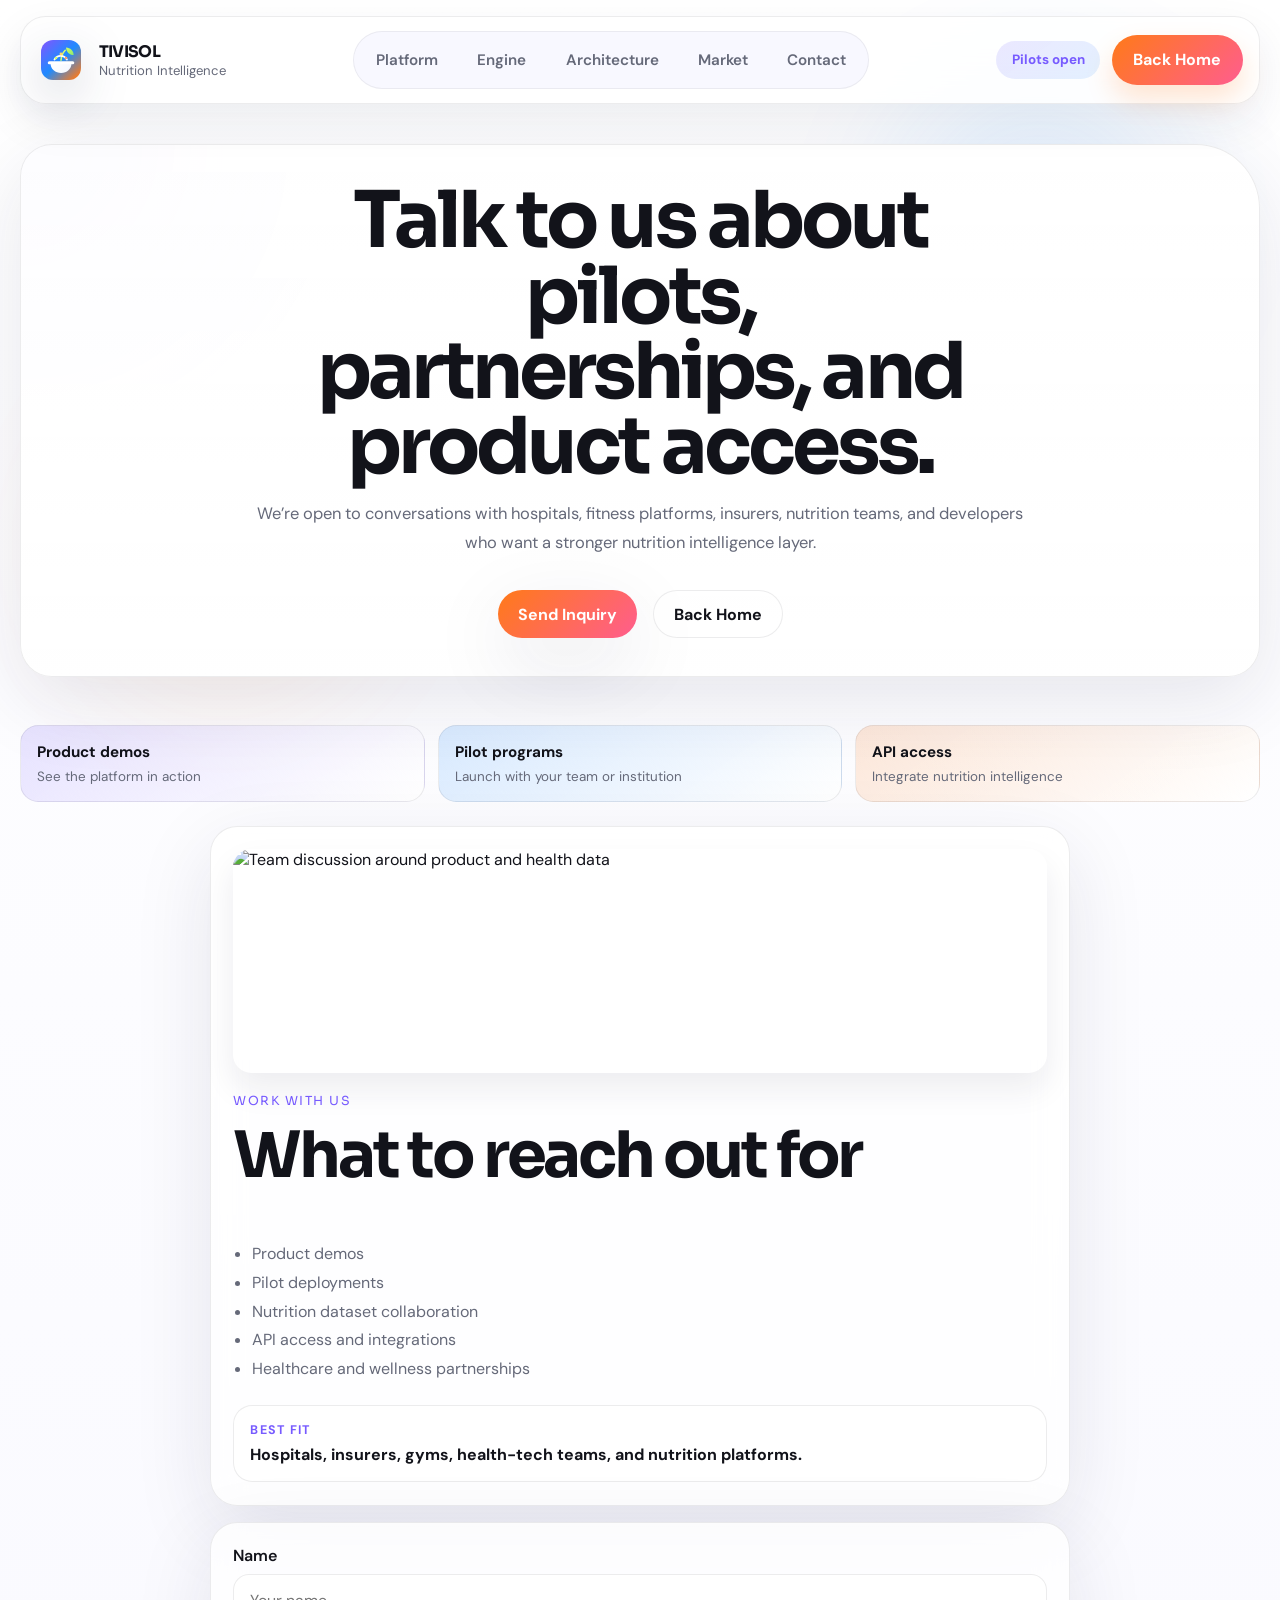
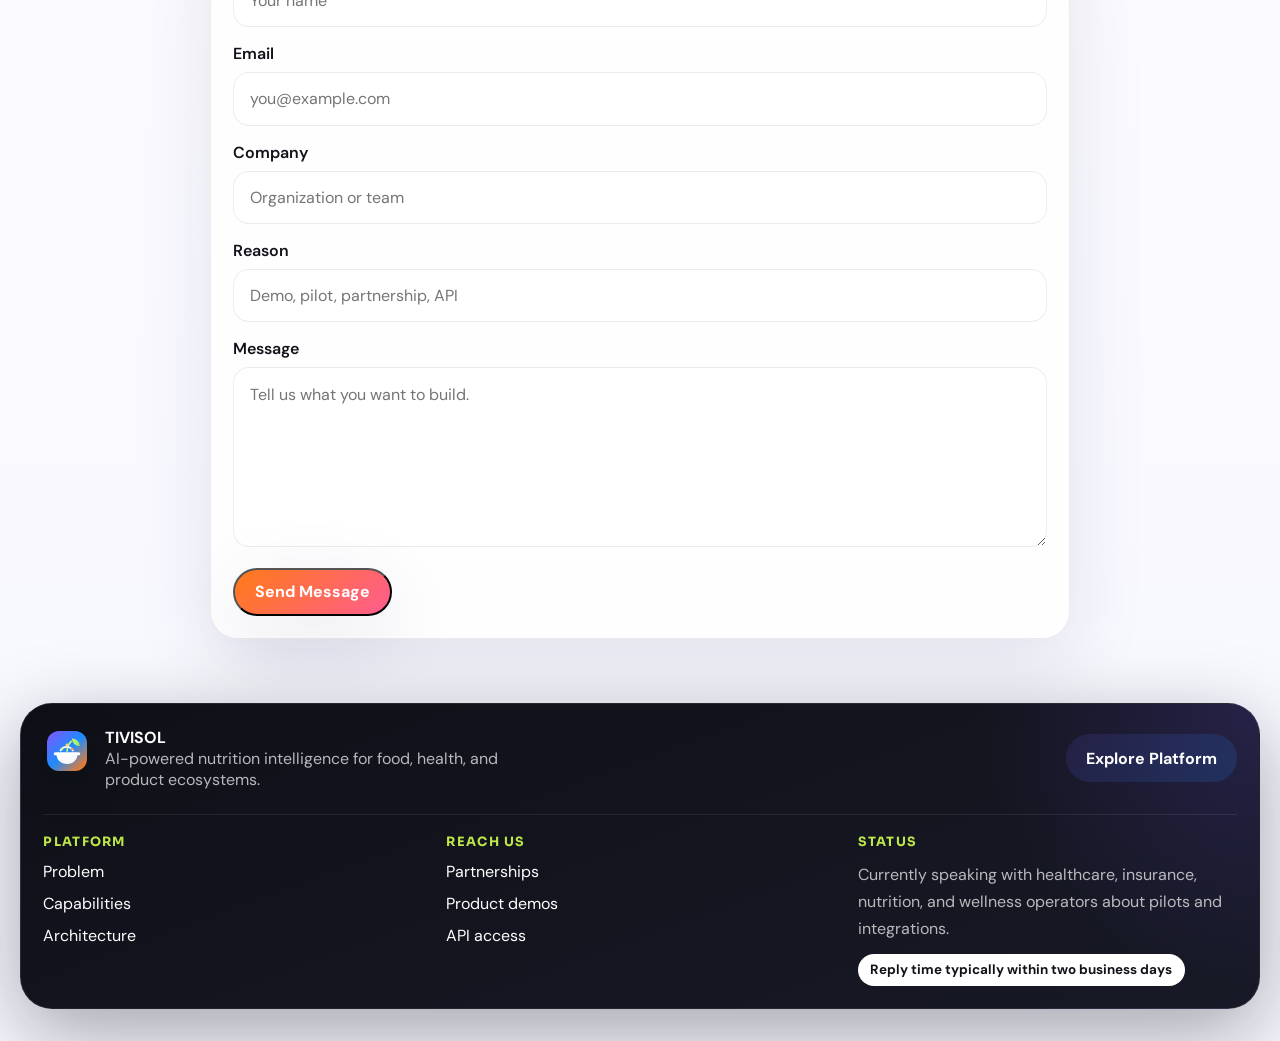
==== contact.html @ 4827ba7d "Update contact.html" ====
<!DOCTYPE html>
<html lang="en">
<head>
  <meta charset="UTF-8">
  <meta name="viewport" content="width=device-width, initial-scale=1.0">
  <meta name="description" content="Contact TIVISOL for demos, partnerships, and product access.">
  <title>TIVISOL | Contact</title>
  <link rel="icon" type="image/svg+xml" href="logo-mark.svg">
  <link rel="preconnect" href="https://fonts.googleapis.com">
  <link rel="preconnect" href="https://fonts.gstatic.com" crossorigin>
  <link href="https://fonts.googleapis.com/css2?family=Sora:wght@400;500;600;700;800&family=DM+Sans:wght@400;500;700&display=swap" rel="stylesheet">
  <link rel="stylesheet" href="style.css">
</head>
<body class="contact-page">
  <div class="orb orb-one" aria-hidden="true"></div>
  <div class="orb orb-two" aria-hidden="true"></div>

  <header class="site-header">
    <a class="brand-link" href="/" aria-label="TIVISOL home">
      <img class="brand-mark" src="logo-mark.svg" alt="TIVISOL logo">
      <span class="brand-copy">
        <span class="brand-name">TIVISOL</span>
        <span class="brand-subtitle">Nutrition Intelligence</span>
      </span>
    </a>
    <nav class="top-nav" aria-label="Primary navigation">
      <a href="/#platform">Platform</a>
      <a href="/#engine">Engine</a>
      <a href="/#architecture">Architecture</a>
      <a href="/#market">Market</a>
      <a href="/contact.html">Contact</a>
    </nav>
    <div class="header-side">
      <span class="header-badge">Pilots open</span>
      <a class="header-cta" href="/">Back Home</a>
    </div>
  </header>

  <main class="contact-shell">
    <section class="hero-shell contact-hero-shell">
      <div class="hero-stack">
        <div class="hero-copy contact-hero-copy">
          <h1>Talk to us about pilots, partnerships, and product access.</h1>
          <p class="hero-text">
            We’re open to conversations with hospitals, fitness platforms, insurers, nutrition teams, and developers who want a stronger nutrition intelligence layer.
          </p>
          <div class="hero-actions">
            <a class="button button-solid" href="#contact-form">Send Inquiry</a>
            <a class="button button-ghost" href="/">Back Home</a>
          </div>
        </div>

        <div class="hero-strip">
          <div class="hero-strip-item hero-strip-violet">
            <strong>Product demos</strong>
            <span>See the platform in action</span>
          </div>
          <div class="hero-strip-item hero-strip-blue">
            <strong>Pilot programs</strong>
            <span>Launch with your team or institution</span>
          </div>
          <div class="hero-strip-item hero-strip-orange">
            <strong>API access</strong>
            <span>Integrate nutrition intelligence</span>
          </div>
        </div>
      </div>
    </section>

    <section class="contact-grid">
      <article class="contact-panel">
        <img class="card-media contact-card-media" src="https://images.unsplash.com/photo-1516321318423-f06f85e504b3?auto=format&fit=crop&w=1200&q=80" alt="Team discussion around product and health data" loading="lazy">
        <span class="section-tag">Work with us</span>
        <h2>What to reach out for</h2>
        <ul>
          <li>Product demos</li>
          <li>Pilot deployments</li>
          <li>Nutrition dataset collaboration</li>
          <li>API access and integrations</li>
          <li>Healthcare and wellness partnerships</li>
        </ul>
        <div class="contact-mini-card">
          <span class="contact-mini-label">Best fit</span>
          <strong>Hospitals, insurers, gyms, health-tech teams, and nutrition platforms.</strong>
        </div>
      </article>

      <form class="contact-form" id="contact-form">
        <label>
          <span>Name</span>
          <input type="text" placeholder="Your name" required>
        </label>
        <label>
          <span>Email</span>
          <input type="email" placeholder="you@example.com" required>
        </label>
        <label>
          <span>Company</span>
          <input type="text" placeholder="Organization or team">
        </label>
        <label>
          <span>Reason</span>
          <input type="text" placeholder="Demo, pilot, partnership, API">
        </label>
        <label>
          <span>Message</span>
          <textarea rows="7" placeholder="Tell us what you want to build." required></textarea>
        </label>
        <button class="button button-solid" type="submit">Send Message</button>
      </form>
    </section>
  </main>

  <footer class="site-footer">
    <div class="footer-topline">
      <div class="footer-brand">
        <img class="brand-mark footer-mark" src="logo-mark.svg" alt="TIVISOL logo">
        <div>
          <strong>TIVISOL</strong>
          <p>AI-powered nutrition intelligence for food, health, and product ecosystems.</p>
        </div>
      </div>
      <a class="footer-cta" href="/">Explore Platform</a>
    </div>
    <div class="footer-grid">
      <div class="footer-column">
        <span class="footer-label">Platform</span>
        <a href="/#platform">Problem</a>
        <a href="/#engine">Capabilities</a>
        <a href="/#architecture">Architecture</a>
      </div>
      <div class="footer-column">
        <span class="footer-label">Reach us</span>
        <a href="/contact.html">Partnerships</a>
        <a href="/contact.html">Product demos</a>
        <a href="/contact.html">API access</a>
      </div>
      <div class="footer-column footer-column-wide">
        <span class="footer-label">Status</span>
        <p>Currently speaking with healthcare, insurance, nutrition, and wellness operators about pilots and integrations.</p>
        <span class="footer-status">Reply time typically within two business days</span>
      </div>
    </div>
  </footer>
</body>
</html>
---- style.css ----
:root {
  --bg: #fcfcff;
  --paper: rgba(255, 255, 255, 0.78);
  --text: #12131a;
  --muted: #656979;
  --line: rgba(18, 19, 26, 0.08);
  --violet: #775bff;
  --electric: #1e8bff;
  --tangerine: #ff7a18;
  --melon: #ff5d8f;
  --acid: #d0ff4e;
  --shadow: 0 24px 80px rgba(25, 31, 67, 0.1);
}

*,
*::before,
*::after {
  box-sizing: border-box;
}

html {
  scroll-behavior: smooth;
}

body {
  margin: 0;
  padding: 0 1rem 2rem;
  font-family: "DM Sans", sans-serif;
  color: var(--text);
  background:
    linear-gradient(180deg, #ffffff 0%, #f7f7ff 100%);
}

a {
  color: inherit;
}

button,
input,
textarea {
  font: inherit;
}

.orb {
  position: fixed;
  border-radius: 999px;
  filter: blur(70px);
  opacity: 0.32;
  pointer-events: none;
  z-index: 0;
}

.orb-one {
  width: 18rem;
  height: 18rem;
  top: 5rem;
  right: 6rem;
  background: rgba(30, 139, 255, 0.35);
}

.orb-two {
  width: 20rem;
  height: 20rem;
  left: 4rem;
  top: 24rem;
  background: rgba(255, 122, 24, 0.22);
}

.site-header,
main,
.site-footer {
  position: relative;
  z-index: 1;
}

.site-header,
.site-footer,
.hero-shell,
.story-band,
.section-block,
.final-banner,
.contact-shell {
  width: min(1240px, 100%);
  margin: 0 auto;
}

.site-header {
  display: flex;
  align-items: center;
  justify-content: space-between;
  gap: 1rem;
  padding: 0.9rem 1rem;
  margin-top: 1rem;
  border: 1px solid var(--line);
  border-radius: 1.6rem;
  position: sticky;
  top: 0.85rem;
  backdrop-filter: blur(20px);
  background: rgba(255, 255, 255, 0.78);
  box-shadow: 0 18px 44px rgba(24, 32, 74, 0.08);
  z-index: 10;
}

.brand-link {
  display: inline-flex;
  align-items: center;
  gap: 0.85rem;
  text-decoration: none;
}

.brand-mark {
  display: block;
  width: 3rem;
  height: 3rem;
  object-fit: contain;
  filter: drop-shadow(0 16px 24px rgba(24, 32, 74, 0.18));
}

.brand-copy {
  display: flex;
  flex-direction: column;
}

.brand-name {
  font-family: "Sora", sans-serif;
  font-weight: 700;
  letter-spacing: -0.04em;
}

.brand-subtitle {
  color: var(--muted);
  font-size: 0.82rem;
}

.top-nav {
  display: flex;
  align-items: center;
  gap: 0.45rem;
  padding: 0.4rem;
  border: 1px solid rgba(18, 19, 26, 0.06);
  border-radius: 999px;
  background: rgba(247, 248, 255, 0.88);
}

.top-nav a,
.footer-column a {
  text-decoration: none;
  color: var(--muted);
}

.top-nav a {
  padding: 0.7rem 1rem;
  border-radius: 999px;
  font-size: 0.95rem;
  font-weight: 600;
  transition: background 180ms ease, color 180ms ease, transform 180ms ease;
}

.top-nav a:hover,
.footer-column a:hover {
  color: var(--text);
}

.top-nav a:hover {
  background: white;
  transform: translateY(-1px);
}

.header-side {
  display: flex;
  align-items: center;
  gap: 0.75rem;
}

.header-badge {
  display: inline-flex;
  align-items: center;
  min-height: 2.4rem;
  padding: 0 0.95rem;
  border-radius: 999px;
  background: linear-gradient(145deg, rgba(119, 91, 255, 0.14), rgba(30, 139, 255, 0.12));
  color: var(--violet);
  font-size: 0.84rem;
  font-weight: 700;
  white-space: nowrap;
}

.header-cta,
.button {
  display: inline-flex;
  align-items: center;
  justify-content: center;
  min-height: 3rem;
  padding: 0 1.25rem;
  border-radius: 999px;
  text-decoration: none;
  font-weight: 700;
}

.header-cta {
  min-height: 3.15rem;
  padding: 0 1.35rem;
  background: linear-gradient(135deg, var(--tangerine), var(--melon));
  color: white;
  box-shadow: 0 14px 28px rgba(255, 122, 24, 0.2);
}

.button-solid {
  background: linear-gradient(135deg, var(--tangerine), var(--melon));
  color: white;
  box-shadow: var(--shadow);
}

.button-ghost {
  background: rgba(255, 255, 255, 0.84);
  border: 1px solid var(--line);
}

.hero-shell {
  padding: 2.5rem 0 1.5rem;
}

.hero-stack {
  display: grid;
  gap: 1rem;
}

.hero-copy,
.hero-stage,
.story-card,
.problem-card,
.capability-card,
.arch-panel,
.ribbon-card,
.market-card,
.phase-box,
.contact-panel,
.contact-form,
.final-banner {
  border: 1px solid var(--line);
  background: var(--paper);
  backdrop-filter: blur(16px);
  box-shadow: var(--shadow);
}

.hero-copy {
  padding: 2.4rem;
  border-radius: 2rem 4rem 2rem 2rem;
  background:
    linear-gradient(rgba(255, 255, 255, 0.84), rgba(255, 255, 255, 0.88)),
    url("https://images.unsplash.com/photo-1498837167922-ddd27525d352?auto=format&fit=crop&w=1600&q=80") center/cover,
    radial-gradient(circle at top left, rgba(119, 91, 255, 0.08), transparent 24%),
    rgba(255, 255, 255, 0.86);
  text-align: center;
}

.hero-copy h1 {
  font-size: clamp(2.8rem, 6.2vw, 4.9rem);
}

.section-tag {
  display: inline-block;
  margin-bottom: 1rem;
  font-family: "Sora", sans-serif;
  font-size: 0.78rem;
  letter-spacing: 0.12em;
  text-transform: uppercase;
  color: var(--violet);
}

h1,
h2,
h3,
p {
  margin-top: 0;
}

h1,
h2,
h3 {
  font-family: "Sora", sans-serif;
  line-height: 0.96;
  letter-spacing: -0.05em;
}

h1 {
  max-width: 11ch;
  font-size: clamp(3.4rem, 8vw, 6.4rem);
  margin-bottom: 1rem;
}

h2 {
  max-width: 16ch;
  font-size: clamp(2.1rem, 5vw, 4rem);
}

h3 {
  font-size: 1.45rem;
  margin-bottom: 0.8rem;
}

.hero-text,
.section-heading p,
.story-card p,
.final-copy p,
.contact-intro p {
  max-width: 48rem;
  color: var(--muted);
  line-height: 1.75;
  font-size: 1.03rem;
}

.hero-copy h1,
.hero-copy .hero-text {
  margin-left: auto;
  margin-right: auto;
}

.section-heading,
.story-card,
.contact-hero-copy {
  text-align: center;
}

.section-heading h2,
.section-heading p,
.story-card h2,
.story-card p,
.contact-hero-copy h1,
.contact-hero-copy p {
  margin-left: auto;
  margin-right: auto;
}

.hero-actions {
  display: flex;
  justify-content: center;
  gap: 1rem;
  margin-top: 2rem;
}

.hero-strip {
  display: grid;
  grid-template-columns: repeat(3, minmax(0, 1fr));
  gap: 0.8rem;
  margin-top: 2rem;
}

.hero-strip-item {
  padding: 0.95rem 1rem;
  border: 1px solid var(--line);
  border-radius: 1.15rem;
  background: rgba(255, 255, 255, 0.72);
}

.hero-strip-violet {
  background: linear-gradient(145deg, rgba(119, 91, 255, 0.16), rgba(255, 255, 255, 0.92));
}

.hero-strip-blue {
  background: linear-gradient(145deg, rgba(30, 139, 255, 0.16), rgba(255, 255, 255, 0.92));
}

.hero-strip-orange {
  background: linear-gradient(145deg, rgba(255, 122, 24, 0.16), rgba(255, 255, 255, 0.92));
}

.hero-strip-item strong {
  display: block;
  margin-bottom: 0.2rem;
  font-size: 0.95rem;
}

.hero-strip-item span {
  color: var(--muted);
  font-size: 0.84rem;
}

.hero-stage {
  display: grid;
  gap: 1rem;
}

.hero-stage-wide {
  grid-template-columns: minmax(0, 1.05fr) minmax(320px, 0.95fr);
}

.stage-panel {
  padding: 1.5rem;
  border-radius: 2rem;
}

.stage-panel-top {
  min-height: 18rem;
  background:
    radial-gradient(circle at top right, rgba(208, 255, 78, 0.45), transparent 26%),
    linear-gradient(145deg, rgba(119, 91, 255, 0.95), rgba(30, 139, 255, 0.92));
  color: white;
}

.stage-panel-bottom {
  min-height: 13rem;
  background:
    linear-gradient(145deg, rgba(255, 255, 255, 0.96), rgba(246, 247, 255, 0.88));
  border-radius: 2.4rem 2rem 2rem 3rem;
}

.hero-cardline {
  display: flex;
  align-items: start;
  justify-content: space-between;
  gap: 1rem;
  margin-bottom: 1rem;
}

.hero-cardline-label {
  display: block;
  margin-bottom: 0.25rem;
  color: var(--muted);
  font-size: 0.8rem;
  text-transform: uppercase;
  letter-spacing: 0.08em;
}

.health-chip {
  display: inline-flex;
  align-items: center;
  min-height: 2rem;
  padding: 0 0.8rem;
  border-radius: 999px;
  background: rgba(208, 255, 78, 0.35);
  color: #4e6a00;
  font-size: 0.84rem;
  font-weight: 700;
}

.metric-head,
.phase-name {
  font-size: 0.82rem;
  font-weight: 700;
  letter-spacing: 0.12em;
  text-transform: uppercase;
}

.metric-number {
  margin: 1rem 0;
  font-family: "Sora", sans-serif;
  font-size: 4.6rem;
  line-height: 0.9;
}

.hero-stage-topline {
  display: flex;
  align-items: end;
  gap: 0.7rem;
}

.hero-stage-topline span {
  margin-bottom: 0.8rem;
  font-size: 0.9rem;
  letter-spacing: 0.08em;
  text-transform: uppercase;
}

.macro-grid {
  display: grid;
  grid-template-columns: repeat(3, minmax(0, 1fr));
  gap: 0.7rem;
  margin-top: 1.6rem;
}

.macro-grid div {
  padding: 0.85rem;
  border-radius: 1rem;
  background: rgba(255, 255, 255, 0.14);
}

.macro-label {
  display: block;
  margin-bottom: 0.25rem;
  font-size: 0.78rem;
  text-transform: uppercase;
  letter-spacing: 0.08em;
}

.macro-grid strong {
  font-size: 1.1rem;
}

.food-ticket {
  display: flex;
  flex-wrap: wrap;
  gap: 0.6rem;
  margin-bottom: 1.2rem;
}

.food-pill {
  display: inline-flex;
  align-items: center;
  min-height: 2rem;
  padding: 0 0.85rem;
  border-radius: 999px;
  background: rgba(119, 91, 255, 0.1);
  color: var(--violet);
  font-size: 0.9rem;
  font-weight: 600;
}

.mini-results {
  margin: 0;
  padding-left: 1.15rem;
  color: var(--muted);
  line-height: 1.8;
}

.story-band {
  padding: 1rem 0 1.5rem;
}

.story-card {
  padding: 2rem;
  border-radius: 2rem;
  background:
    radial-gradient(circle at top left, rgba(208, 255, 78, 0.25), transparent 22%),
    rgba(255, 255, 255, 0.82);
}

.section-block {
  padding: 1.5rem 0 3rem;
}

.section-heading {
  display: flex;
  flex-direction: column;
  gap: 0.7rem;
  margin-bottom: 1.6rem;
}

.split-heading {
  display: grid;
  grid-template-columns: minmax(0, 0.9fr) minmax(280px, 0.8fr);
  gap: 2rem;
  align-items: end;
}

.problem-layout {
  display: grid;
  grid-template-columns: repeat(4, minmax(0, 1fr));
  gap: 1rem;
}

.problem-card,
.capability-card,
.arch-panel,
.ribbon-card,
.market-card,
.phase-box,
.contact-panel,
.contact-form {
  padding: 1.4rem;
  border-radius: 1.7rem;
}

.problem-card {
  min-height: 16rem;
}

.card-media {
  display: block;
  width: 100%;
  height: 10.5rem;
  margin-bottom: 1rem;
  border-radius: 1.15rem;
  object-fit: cover;
  box-shadow: 0 16px 32px rgba(20, 26, 58, 0.08);
}

.card-media-large {
  height: 13rem;
}

.accent-orange {
  background: linear-gradient(160deg, rgba(255, 122, 24, 0.14), rgba(255, 255, 255, 0.8));
}

.accent-blue {
  background: linear-gradient(160deg, rgba(30, 139, 255, 0.14), rgba(255, 255, 255, 0.8));
}

.accent-lime {
  background: linear-gradient(160deg, rgba(208, 255, 78, 0.22), rgba(255, 255, 255, 0.8));
}

.accent-pink {
  background: linear-gradient(160deg, rgba(255, 93, 143, 0.14), rgba(255, 255, 255, 0.8));
}

.capability-stack {
  display: grid;
  grid-template-columns: repeat(3, minmax(0, 1fr));
  gap: 1rem;
}

.large-card {
  grid-column: span 2;
}

.card-index {
  display: inline-flex;
  align-items: center;
  justify-content: center;
  width: 2.6rem;
  height: 2.6rem;
  margin-bottom: 1rem;
  border-radius: 999px;
  background: linear-gradient(135deg, var(--violet), var(--electric));
  color: white;
  font-family: "Sora", sans-serif;
  font-weight: 700;
}

.card-tags {
  display: flex;
  flex-wrap: wrap;
  gap: 0.55rem;
  margin-top: 1rem;
}

.card-tags span,
.audience-bar span {
  display: inline-flex;
  align-items: center;
  min-height: 2rem;
  padding: 0 0.85rem;
  border-radius: 999px;
}

.card-tags span {
  background: rgba(18, 19, 26, 0.06);
  color: var(--text);
}

.architecture-block {
  padding-top: 0.5rem;
}

.showcase-block {
  padding-top: 0.5rem;
}

.showcase-grid {
  display: grid;
  grid-template-columns: repeat(4, minmax(0, 1fr));
  gap: 1rem;
}

.showcase-card {
  padding: 1.4rem;
  border-radius: 1.8rem;
  border: 1px solid var(--line);
  background: rgba(255, 255, 255, 0.84);
  box-shadow: var(--shadow);
}

.showcase-card-main {
  grid-column: span 2;
  min-height: 16rem;
  background:
    radial-gradient(circle at top right, rgba(30, 139, 255, 0.16), transparent 28%),
    linear-gradient(145deg, rgba(255,255,255,0.92), rgba(245,246,255,0.88));
}

.showcase-label {
  display: inline-block;
  margin-bottom: 1rem;
  color: var(--violet);
  font-size: 0.8rem;
  text-transform: uppercase;
  letter-spacing: 0.1em;
  font-weight: 700;
}

.accent-showcase {
  background:
    linear-gradient(160deg, rgba(255, 122, 24, 0.16), rgba(255, 255, 255, 0.92));
}

.architecture-grid,
.ribbon-grid,
.market-grid,
.phase-strip,
.contact-grid {
  display: grid;
  gap: 1rem;
}

.architecture-grid {
  grid-template-columns: repeat(4, minmax(0, 1fr));
}

.arch-panel {
  min-height: 16rem;
}

.arch-panel ul,
.contact-panel ul {
  margin: 0;
  padding-left: 1.15rem;
  color: var(--muted);
  line-height: 1.8;
}

.ribbon-grid {
  grid-template-columns: repeat(4, minmax(0, 1fr));
}

.ribbon-card {
  background:
    linear-gradient(135deg, rgba(255, 255, 255, 0.92), rgba(247, 248, 255, 0.84));
}

.market-grid {
  grid-template-columns: repeat(3, minmax(0, 1fr));
  margin-bottom: 1rem;
}

.audience-bar {
  display: flex;
  flex-wrap: wrap;
  gap: 0.7rem;
}

.audience-bar span:nth-child(odd) {
  background: rgba(119, 91, 255, 0.1);
  color: var(--violet);
}

.audience-bar span:nth-child(even) {
  background: rgba(255, 122, 24, 0.12);
  color: var(--tangerine);
}

.phase-strip {
  grid-template-columns: repeat(3, minmax(0, 1fr));
}

.phase-box {
  min-height: 13rem;
}

.phase-violet {
  background: linear-gradient(160deg, rgba(119, 91, 255, 0.14), rgba(255, 255, 255, 0.88));
}

.phase-blue {
  background: linear-gradient(160deg, rgba(30, 139, 255, 0.14), rgba(255, 255, 255, 0.88));
}

.phase-orange {
  background: linear-gradient(160deg, rgba(255, 122, 24, 0.14), rgba(255, 255, 255, 0.88));
}

.final-banner {
  display: flex;
  align-items: end;
  justify-content: space-between;
  gap: 1rem;
  margin: 1rem auto 3rem;
  padding: 2rem;
  border-radius: 2rem 4rem 2rem 2rem;
  background:
    radial-gradient(circle at top right, rgba(208, 255, 78, 0.35), transparent 24%),
    linear-gradient(145deg, rgba(255, 255, 255, 0.94), rgba(244, 246, 255, 0.86));
}

.site-footer {
  display: grid;
  gap: 1.5rem;
  margin-top: 1rem;
  padding: 1.4rem;
  border: 1px solid var(--line);
  border-radius: 2rem;
  background:
    radial-gradient(circle at top right, rgba(119, 91, 255, 0.18), transparent 22%),
    linear-gradient(160deg, #0f1017, #171926);
  border-color: rgba(255, 255, 255, 0.08);
  box-shadow: 0 24px 80px rgba(6, 8, 16, 0.35);
}

.footer-topline {
  display: flex;
  align-items: center;
  justify-content: space-between;
  gap: 1rem;
}

.footer-brand {
  display: flex;
  align-items: flex-start;
  gap: 0.85rem;
  max-width: 30rem;
}

.footer-mark {
  filter: drop-shadow(0 12px 20px rgba(4, 6, 14, 0.28));
}

.footer-cta {
  display: inline-flex;
  align-items: center;
  justify-content: center;
  min-height: 3rem;
  padding: 0 1.25rem;
  border-radius: 999px;
  background: linear-gradient(135deg, rgba(119, 91, 255, 0.12), rgba(30, 139, 255, 0.16));
  color: white;
  text-decoration: none;
  font-weight: 700;
}

.footer-brand p {
  color: rgba(255, 255, 255, 0.7);
  margin-bottom: 0;
}

.footer-brand strong,
.footer-column a {
  color: white;
}

.footer-grid {
  display: grid;
  grid-template-columns: repeat(3, minmax(0, 1fr));
  gap: 1rem;
  padding-top: 1.2rem;
  border-top: 1px solid rgba(255, 255, 255, 0.08);
}

.footer-column {
  display: grid;
  align-content: start;
  gap: 0.7rem;
}

.footer-column-wide {
  padding-left: 0.5rem;
}

.footer-label {
  color: rgba(208, 255, 78, 0.9);
  font-family: "Sora", sans-serif;
  font-size: 0.8rem;
  font-weight: 700;
  letter-spacing: 0.1em;
  text-transform: uppercase;
}

.footer-column p {
  margin-bottom: 0;
  color: rgba(255, 255, 255, 0.7);
  line-height: 1.7;
}

.footer-status {
  display: inline-flex;
  align-items: center;
  width: fit-content;
  min-height: 2rem;
  padding: 0 0.8rem;
  border-radius: 999px;
  background: white;
  color: var(--text);
  font-size: 0.84rem;
  font-weight: 700;
}

.contact-shell {
  padding: 2rem 0 3rem;
}

.contact-hero-shell {
  padding-top: 0.5rem;
}

.contact-grid {
  grid-template-columns: 1fr;
  width: min(860px, 100%);
  margin: 0 auto;
}

.contact-panel {
  min-height: 100%;
}

.contact-card-media {
  height: 14rem;
}

.contact-mini-card {
  margin-top: 1.3rem;
  padding: 1rem;
  border-radius: 1.2rem;
  background: rgba(255, 255, 255, 0.58);
  border: 1px solid var(--line);
}

.contact-mini-label {
  display: block;
  margin-bottom: 0.4rem;
  color: var(--violet);
  font-size: 0.78rem;
  text-transform: uppercase;
  letter-spacing: 0.1em;
  font-weight: 700;
}

.contact-form label {
  display: block;
  margin-bottom: 1rem;
}

.contact-panel,
.contact-form {
  width: 100%;
}

.contact-form span {
  display: block;
  margin-bottom: 0.5rem;
  font-weight: 600;
}

.contact-form input,
.contact-form textarea {
  width: 100%;
  border: 1px solid var(--line);
  border-radius: 1rem;
  padding: 0.95rem 1rem;
  background: rgba(255, 255, 255, 0.84);
}

.contact-form input:focus,
.contact-form textarea:focus {
  outline: 2px solid rgba(119, 91, 255, 0.2);
  outline-offset: 2px;
}

@media (max-width: 1080px) {
  .problem-layout,
  .architecture-grid,
  .ribbon-grid,
  .market-grid,
  .phase-strip,
  .showcase-grid {
    grid-template-columns: repeat(2, minmax(0, 1fr));
  }

  .capability-stack {
    grid-template-columns: repeat(2, minmax(0, 1fr));
  }
}

@media (max-width: 860px) {
  .site-header,
  .site-footer,
  .split-heading,
  .contact-grid,
  .final-banner {
    display: grid;
    grid-template-columns: 1fr;
  }

  .hero-stage-wide {
    grid-template-columns: 1fr;
  }

  .top-nav {
    flex-wrap: wrap;
    border-radius: 1.3rem;
  }

  .large-card {
    grid-column: span 1;
  }

  .header-side {
    display: grid;
    grid-template-columns: 1fr;
  }

  .footer-topline,
  .footer-grid {
    display: grid;
    grid-template-columns: 1fr;
  }

  .footer-column-wide {
    padding-left: 0;
  }
}

@media (max-width: 640px) {
  body {
    padding-inline: 0.7rem;
  }

  .problem-layout,
  .capability-stack,
  .architecture-grid,
  .ribbon-grid,
  .market-grid,
  .phase-strip,
  .showcase-grid,
  .hero-strip {
    grid-template-columns: 1fr;
  }

  .hero-copy,
  .final-banner,
  .story-card {
    padding: 1.5rem;
  }

  .card-media,
  .card-media-large,
  .contact-card-media {
    height: 11rem;
  }

  h1 {
    max-width: none;
  }

  .hero-actions {
    flex-direction: column;
  }

  .button,
  .header-cta {
    width: 100%;
  }
}
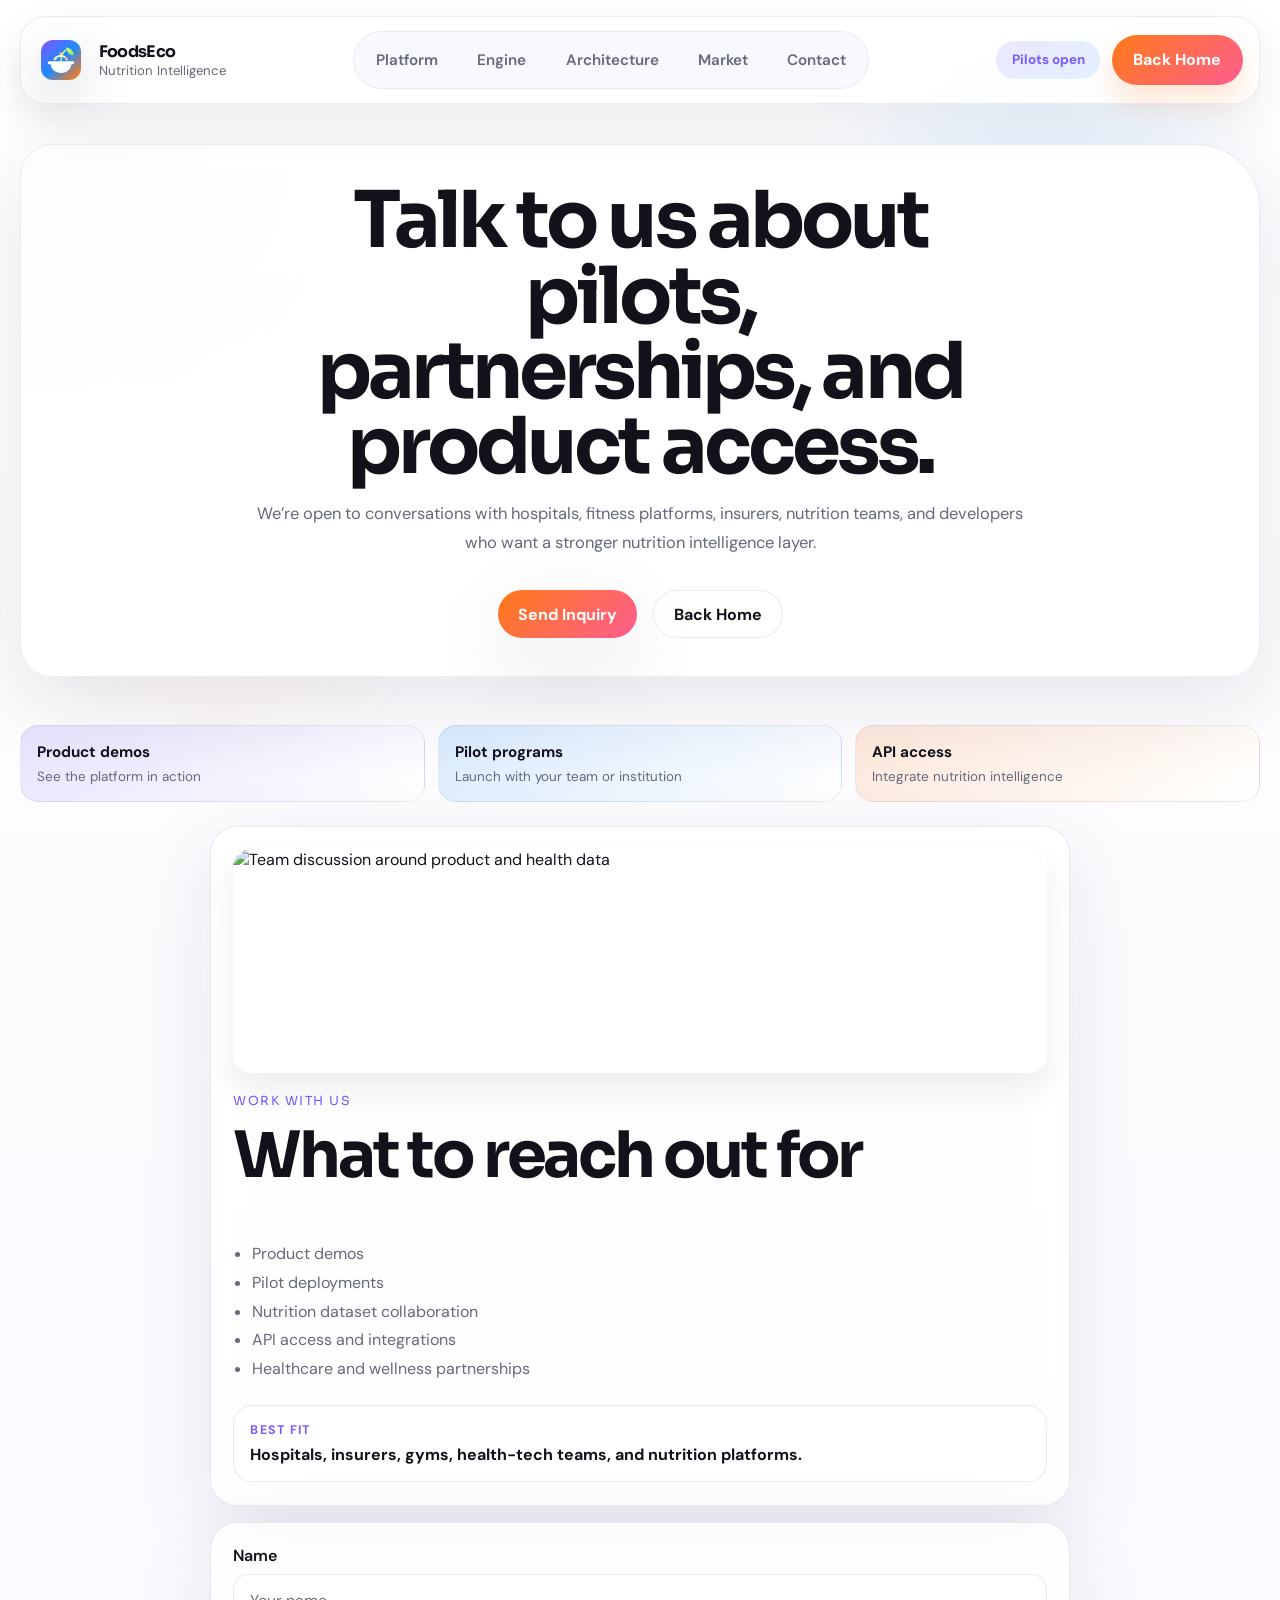
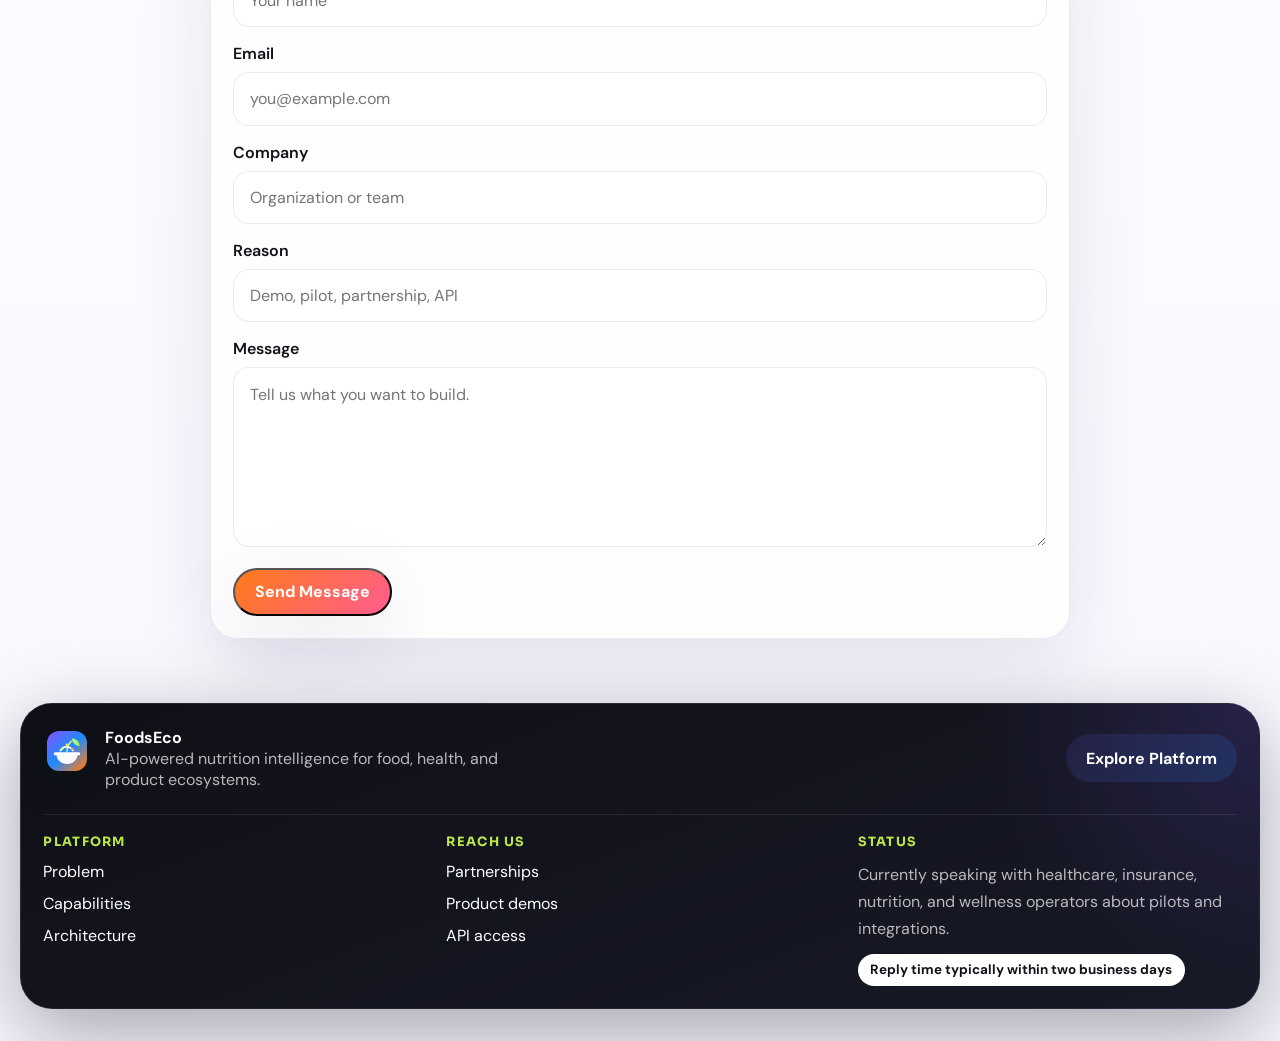
==== commit 4927229f: "Update contact.html" ====
--- a/contact.html
+++ b/contact.html
@@ -3,8 +3,8 @@
 <head>
   <meta charset="UTF-8">
   <meta name="viewport" content="width=device-width, initial-scale=1.0">
-  <meta name="description" content="Contact TIVISOL for demos, partnerships, and product access.">
-  <title>TIVISOL | Contact</title>
+  <meta name="description" content="Contact FoodsEco for demos, partnerships, and product access.">
+  <title>FoodsEco | Contact</title>
   <link rel="icon" type="image/svg+xml" href="logo-mark.svg">
   <link rel="preconnect" href="https://fonts.googleapis.com">
   <link rel="preconnect" href="https://fonts.gstatic.com" crossorigin>
@@ -16,10 +16,10 @@
   <div class="orb orb-two" aria-hidden="true"></div>
 
   <header class="site-header">
-    <a class="brand-link" href="/" aria-label="TIVISOL home">
-      <img class="brand-mark" src="logo-mark.svg" alt="TIVISOL logo">
+    <a class="brand-link" href="/" aria-label="FoodsEco home">
+      <img class="brand-mark" src="logo-mark.svg" alt="FoodsEco logo">
       <span class="brand-copy">
-        <span class="brand-name">TIVISOL</span>
+        <span class="brand-name">FoodsEco</span>
         <span class="brand-subtitle">Nutrition Intelligence</span>
       </span>
     </a>
@@ -114,9 +114,9 @@
   <footer class="site-footer">
     <div class="footer-topline">
       <div class="footer-brand">
-        <img class="brand-mark footer-mark" src="logo-mark.svg" alt="TIVISOL logo">
+        <img class="brand-mark footer-mark" src="logo-mark.svg" alt="FoodsEco logo">
         <div>
-          <strong>TIVISOL</strong>
+          <strong>FoodsEco</strong>
           <p>AI-powered nutrition intelligence for food, health, and product ecosystems.</p>
         </div>
       </div>
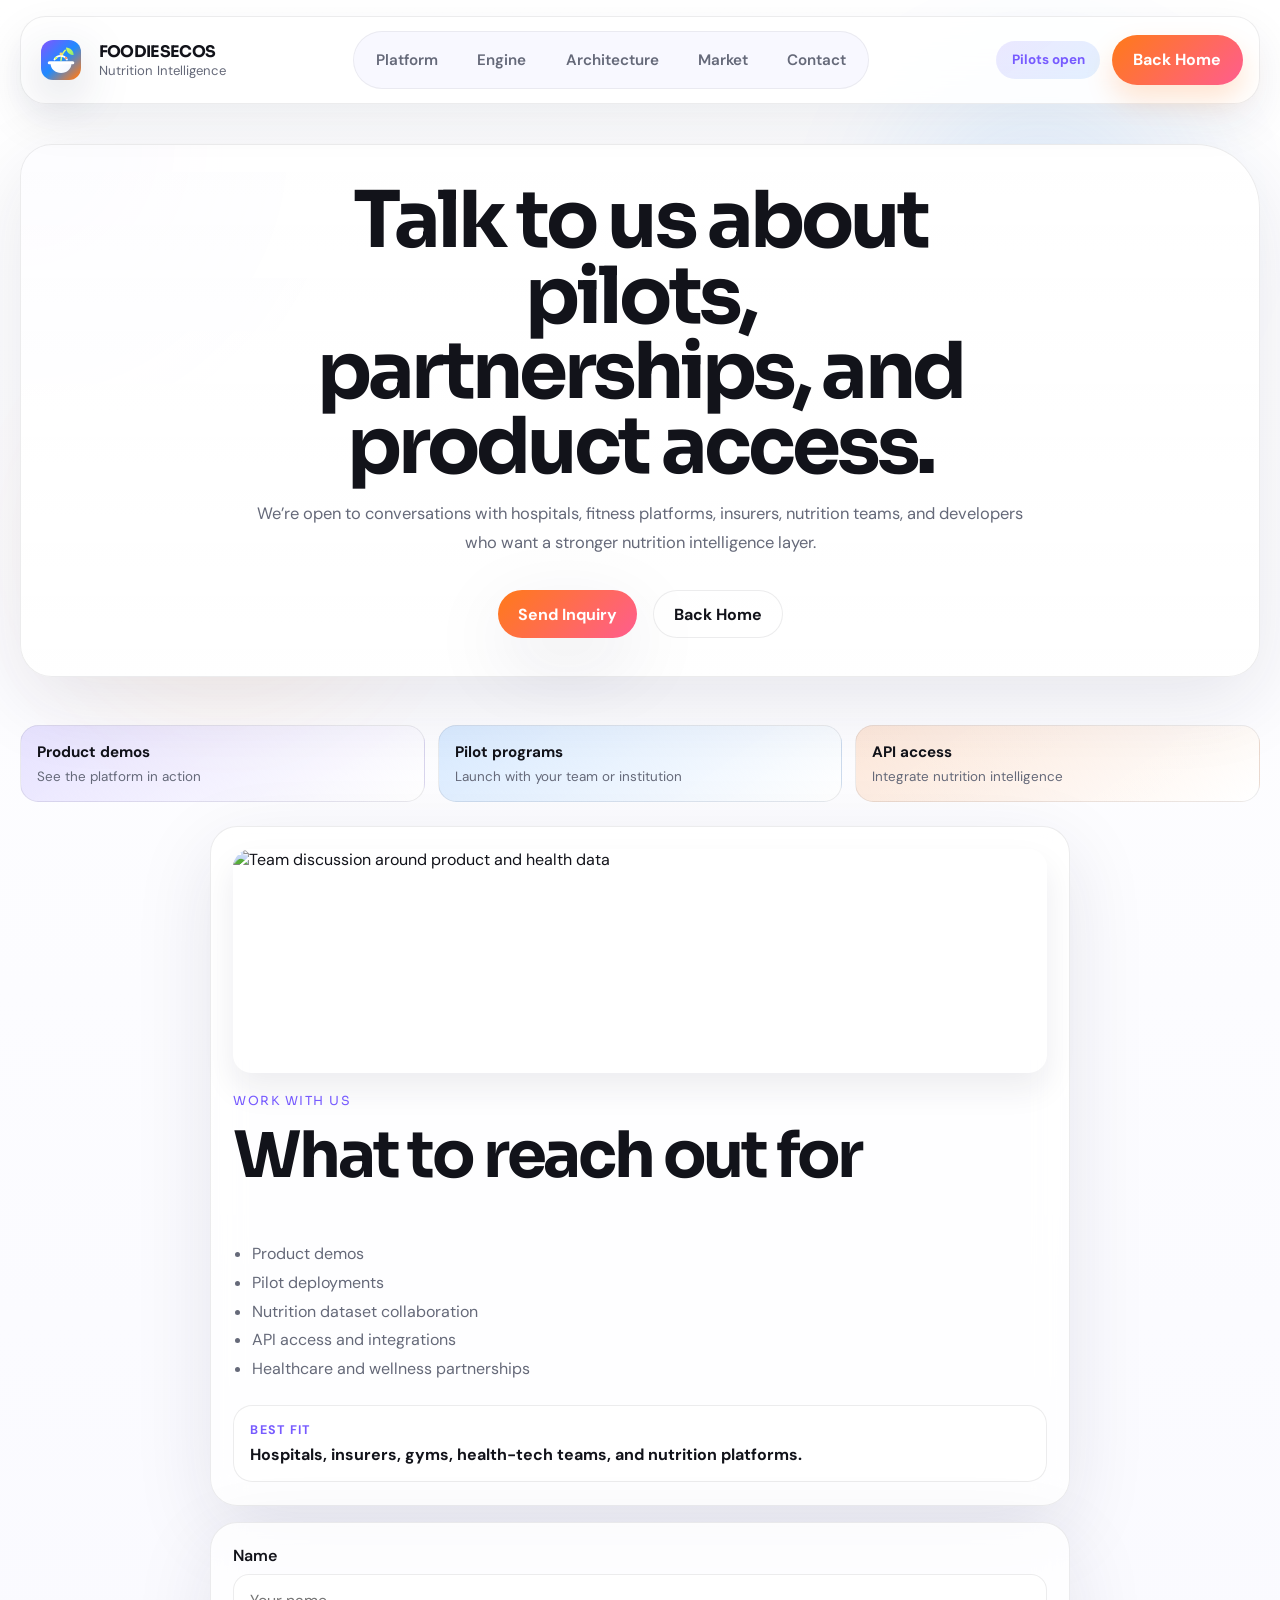
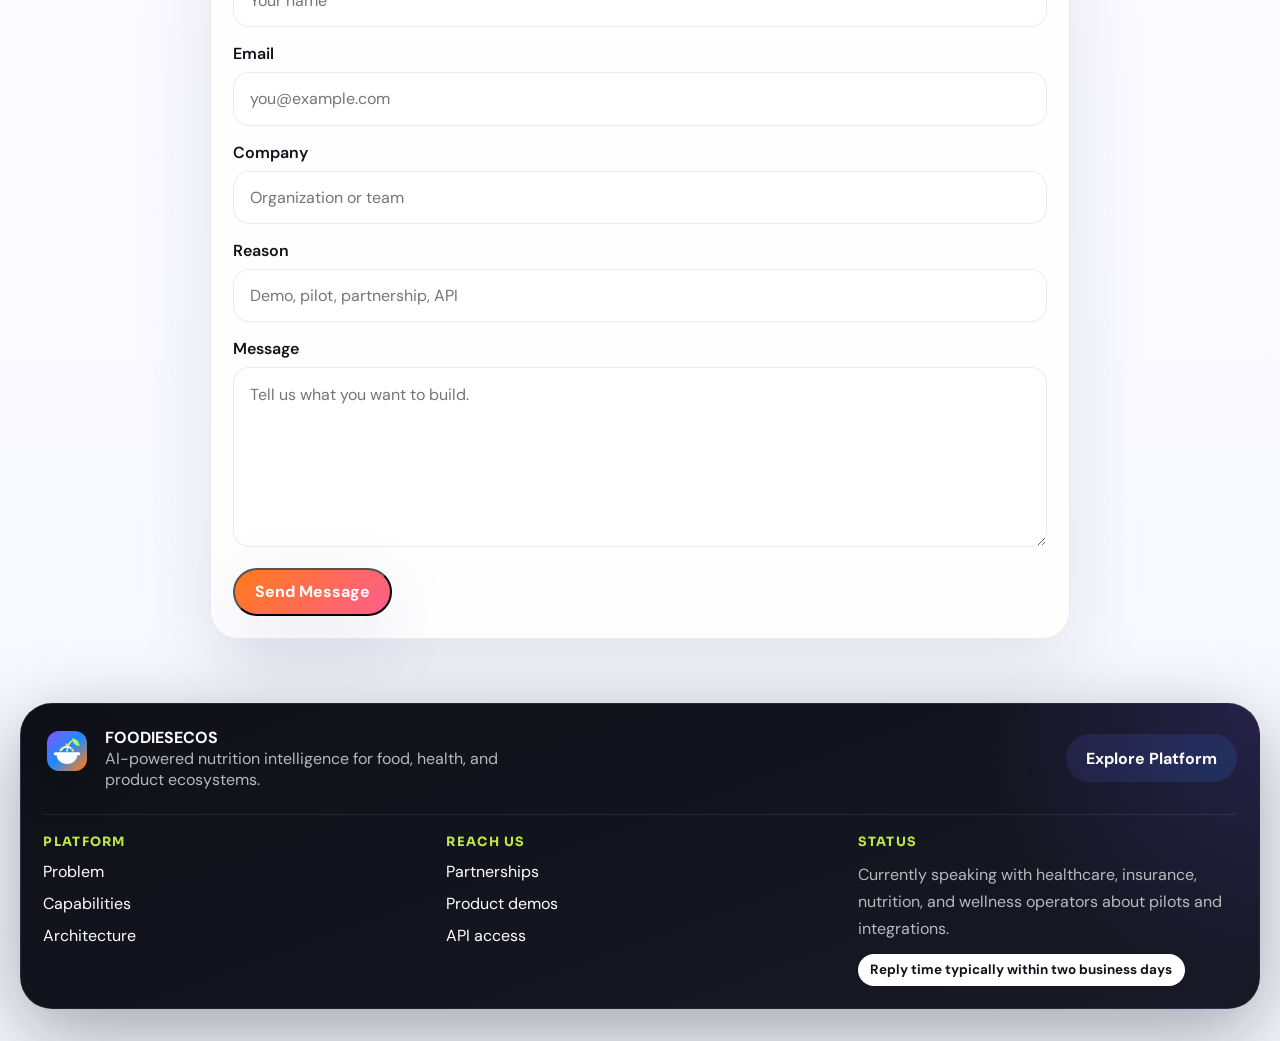
==== commit f7f97ac1: "Update contact.html" ====
--- a/contact.html
+++ b/contact.html
@@ -3,8 +3,8 @@
 <head>
   <meta charset="UTF-8">
   <meta name="viewport" content="width=device-width, initial-scale=1.0">
-  <meta name="description" content="Contact FoodsEco for demos, partnerships, and product access.">
-  <title>FoodsEco | Contact</title>
+  <meta name="description" content="Contact FOODIESECOS for demos, partnerships, and product access.">
+  <title>FOODIESECOS | Contact</title>
   <link rel="icon" type="image/svg+xml" href="logo-mark.svg">
   <link rel="preconnect" href="https://fonts.googleapis.com">
   <link rel="preconnect" href="https://fonts.gstatic.com" crossorigin>
@@ -16,10 +16,10 @@
   <div class="orb orb-two" aria-hidden="true"></div>
 
   <header class="site-header">
-    <a class="brand-link" href="/" aria-label="FoodsEco home">
-      <img class="brand-mark" src="logo-mark.svg" alt="FoodsEco logo">
+    <a class="brand-link" href="/" aria-label="FOODIESECOS home">
+      <img class="brand-mark" src="logo-mark.svg" alt="FOODIESECOS logo">
       <span class="brand-copy">
-        <span class="brand-name">FoodsEco</span>
+        <span class="brand-name">FOODIESECOS</span>
         <span class="brand-subtitle">Nutrition Intelligence</span>
       </span>
     </a>
@@ -114,9 +114,9 @@
   <footer class="site-footer">
     <div class="footer-topline">
       <div class="footer-brand">
-        <img class="brand-mark footer-mark" src="logo-mark.svg" alt="FoodsEco logo">
+        <img class="brand-mark footer-mark" src="logo-mark.svg" alt="FOODIESECOS logo">
         <div>
-          <strong>FoodsEco</strong>
+          <strong>FOODIESECOS</strong>
           <p>AI-powered nutrition intelligence for food, health, and product ecosystems.</p>
         </div>
       </div>
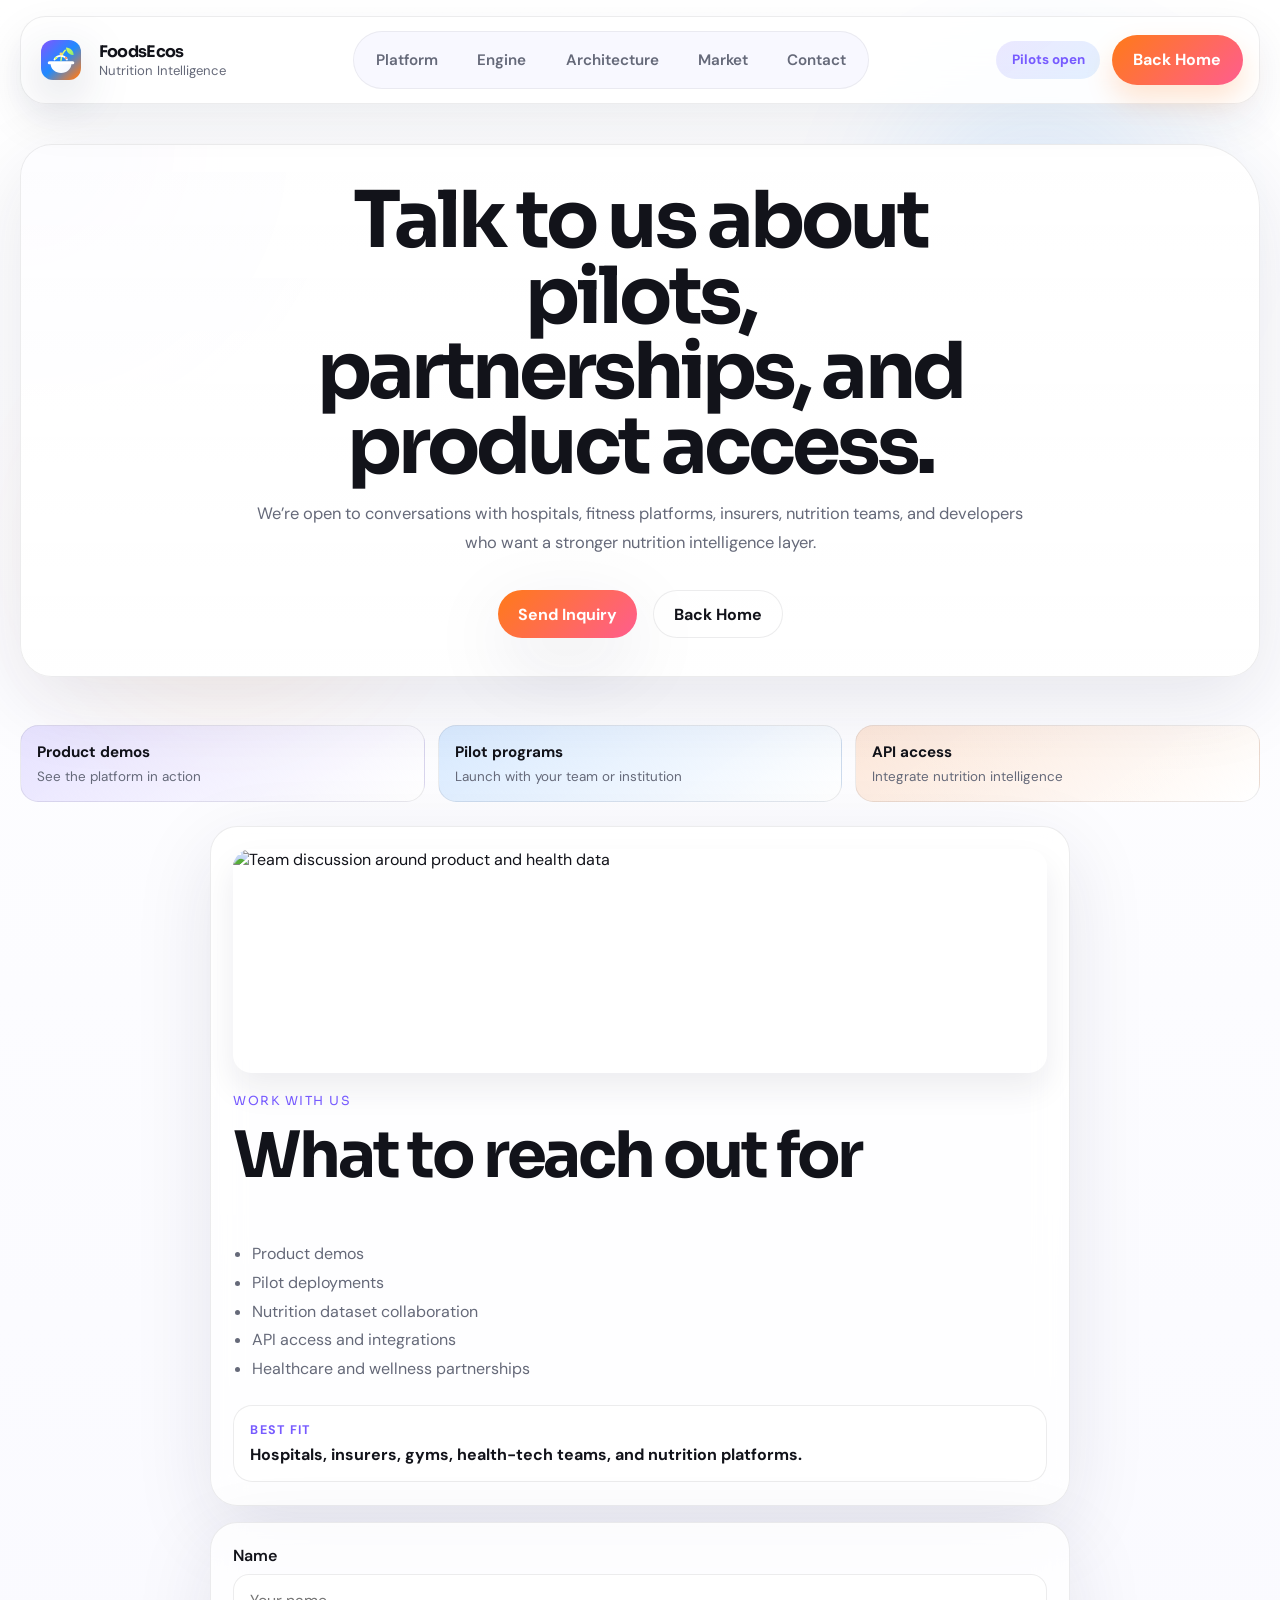
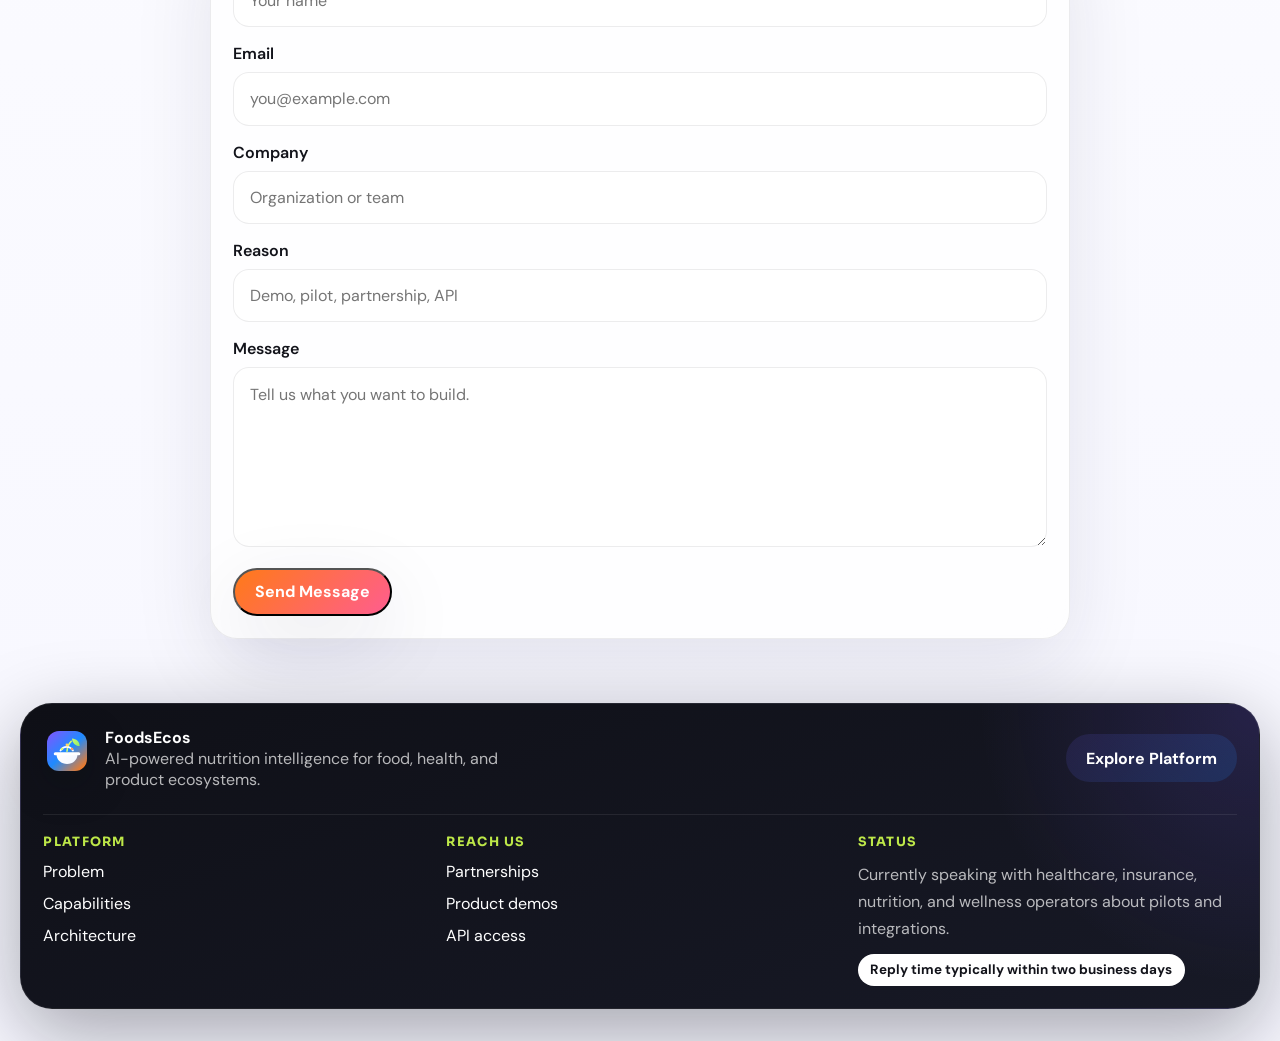
==== commit 41e11af0: "Update contact.html" ====
--- a/contact.html
+++ b/contact.html
@@ -3,8 +3,8 @@
 <head>
   <meta charset="UTF-8">
   <meta name="viewport" content="width=device-width, initial-scale=1.0">
-  <meta name="description" content="Contact FOODIESECOS for demos, partnerships, and product access.">
-  <title>FOODIESECOS | Contact</title>
+  <meta name="description" content="Contact FoodsEcos for demos, partnerships, and product access.">
+  <title>FoodsEcos | Contact</title>
   <link rel="icon" type="image/svg+xml" href="logo-mark.svg">
   <link rel="preconnect" href="https://fonts.googleapis.com">
   <link rel="preconnect" href="https://fonts.gstatic.com" crossorigin>
@@ -16,10 +16,10 @@
   <div class="orb orb-two" aria-hidden="true"></div>
 
   <header class="site-header">
-    <a class="brand-link" href="/" aria-label="FOODIESECOS home">
-      <img class="brand-mark" src="logo-mark.svg" alt="FOODIESECOS logo">
+    <a class="brand-link" href="/" aria-label="FoodsEcos home">
+      <img class="brand-mark" src="logo-mark.svg" alt="FoodsEcos logo">
       <span class="brand-copy">
-        <span class="brand-name">FOODIESECOS</span>
+        <span class="brand-name">FoodsEcos</span>
         <span class="brand-subtitle">Nutrition Intelligence</span>
       </span>
     </a>
@@ -114,9 +114,9 @@
   <footer class="site-footer">
     <div class="footer-topline">
       <div class="footer-brand">
-        <img class="brand-mark footer-mark" src="logo-mark.svg" alt="FOODIESECOS logo">
+        <img class="brand-mark footer-mark" src="logo-mark.svg" alt="FoodsEcos logo">
         <div>
-          <strong>FOODIESECOS</strong>
+          <strong>FoodsEcos</strong>
           <p>AI-powered nutrition intelligence for food, health, and product ecosystems.</p>
         </div>
       </div>
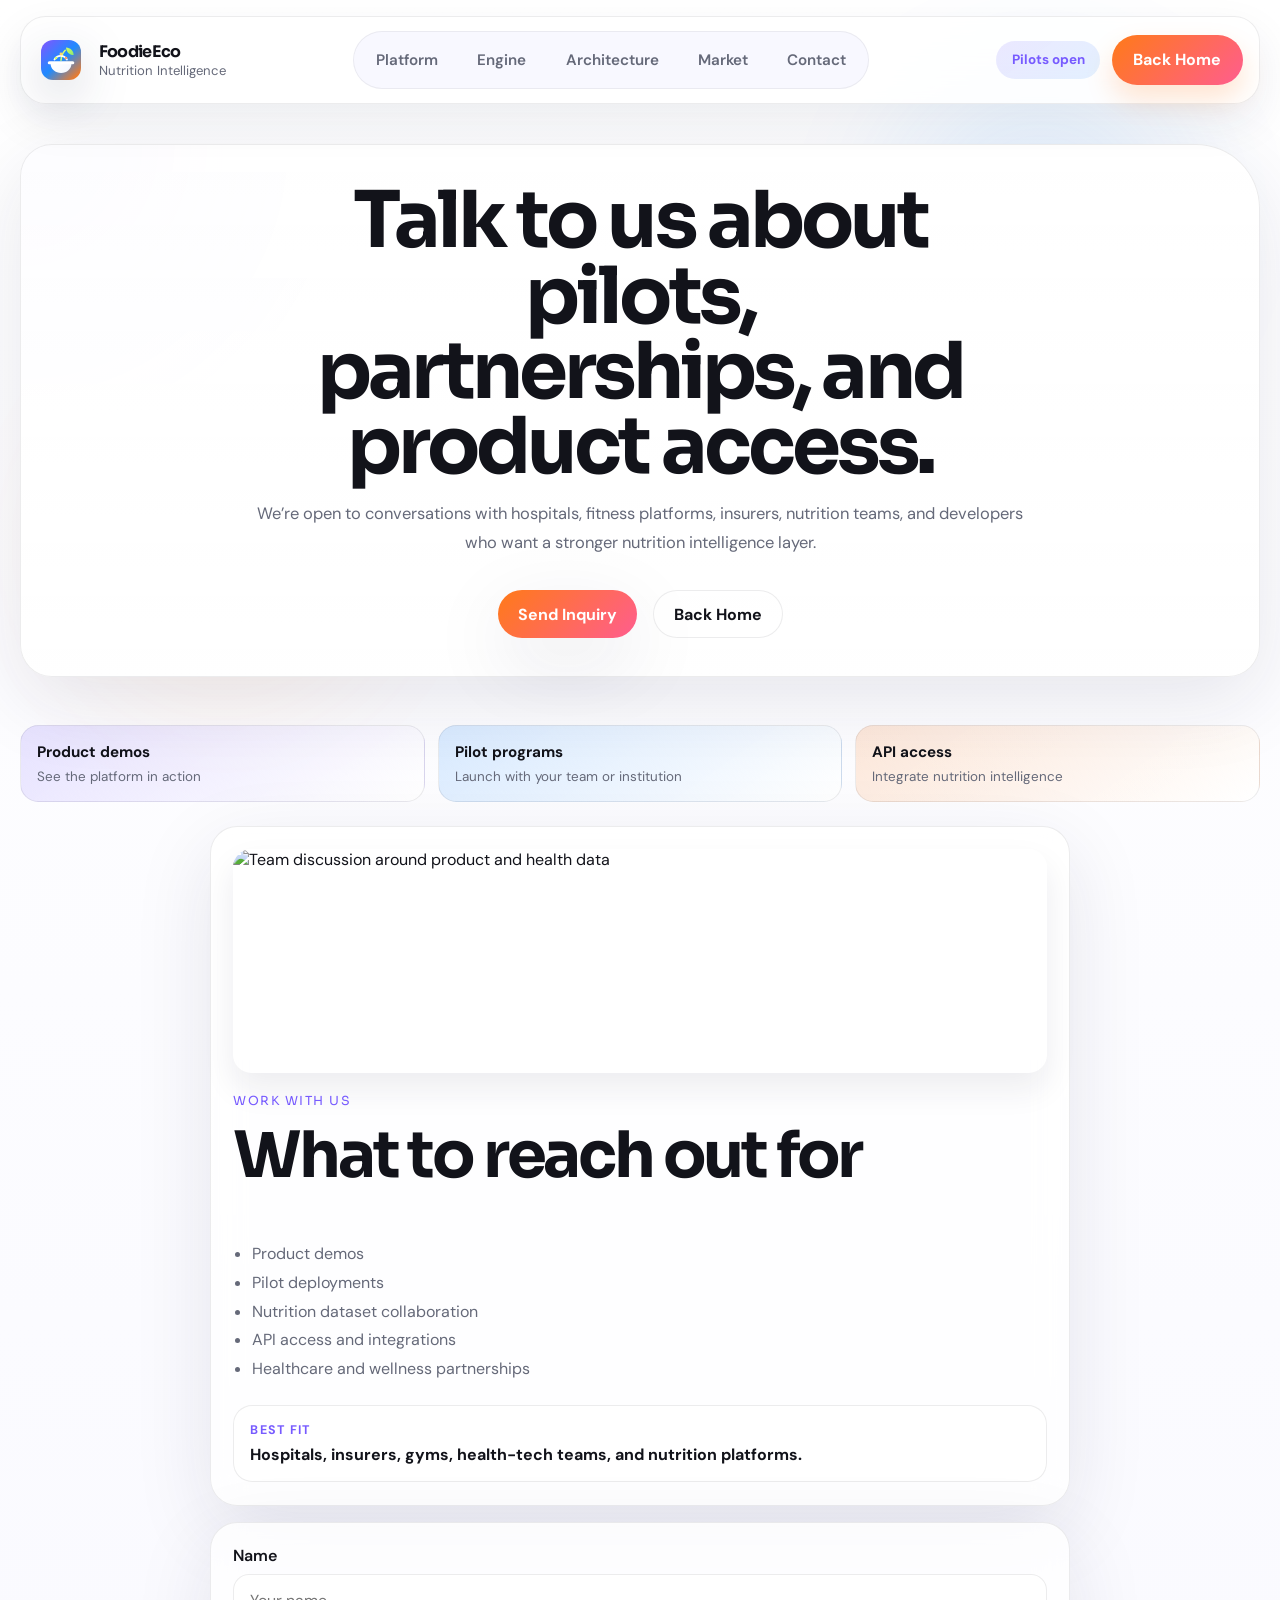
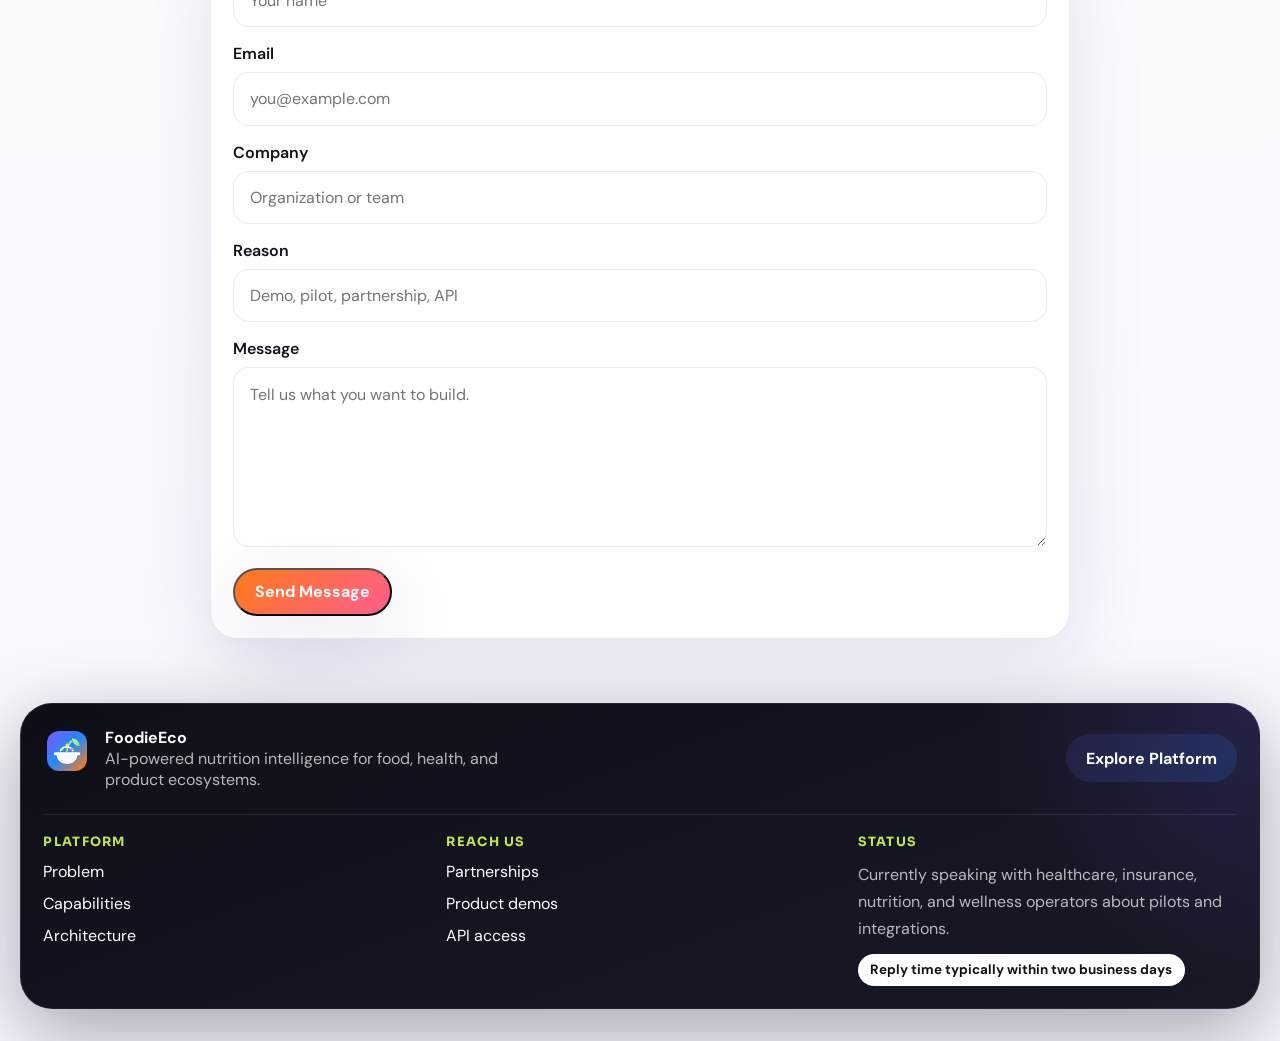
==== commit 6555c13f: "Update contact.html" ====
--- a/contact.html
+++ b/contact.html
@@ -3,8 +3,8 @@
 <head>
   <meta charset="UTF-8">
   <meta name="viewport" content="width=device-width, initial-scale=1.0">
-  <meta name="description" content="Contact FoodsEcos for demos, partnerships, and product access.">
-  <title>FoodsEcos | Contact</title>
+  <meta name="description" content="Contact FoodieEco for demos, partnerships, and product access.">
+  <title>FoodieEco | Contact</title>
   <link rel="icon" type="image/svg+xml" href="logo-mark.svg">
   <link rel="preconnect" href="https://fonts.googleapis.com">
   <link rel="preconnect" href="https://fonts.gstatic.com" crossorigin>
@@ -16,10 +16,10 @@
   <div class="orb orb-two" aria-hidden="true"></div>
 
   <header class="site-header">
-    <a class="brand-link" href="/" aria-label="FoodsEcos home">
-      <img class="brand-mark" src="logo-mark.svg" alt="FoodsEcos logo">
+    <a class="brand-link" href="/" aria-label="FoodieEco home">
+      <img class="brand-mark" src="logo-mark.svg" alt="FoodieEco logo">
       <span class="brand-copy">
-        <span class="brand-name">FoodsEcos</span>
+        <span class="brand-name">FoodieEco</span>
         <span class="brand-subtitle">Nutrition Intelligence</span>
       </span>
     </a>
@@ -114,9 +114,9 @@
   <footer class="site-footer">
     <div class="footer-topline">
       <div class="footer-brand">
-        <img class="brand-mark footer-mark" src="logo-mark.svg" alt="FoodsEcos logo">
+        <img class="brand-mark footer-mark" src="logo-mark.svg" alt="FoodieEco logo">
         <div>
-          <strong>FoodsEcos</strong>
+          <strong>FoodieEco</strong>
           <p>AI-powered nutrition intelligence for food, health, and product ecosystems.</p>
         </div>
       </div>
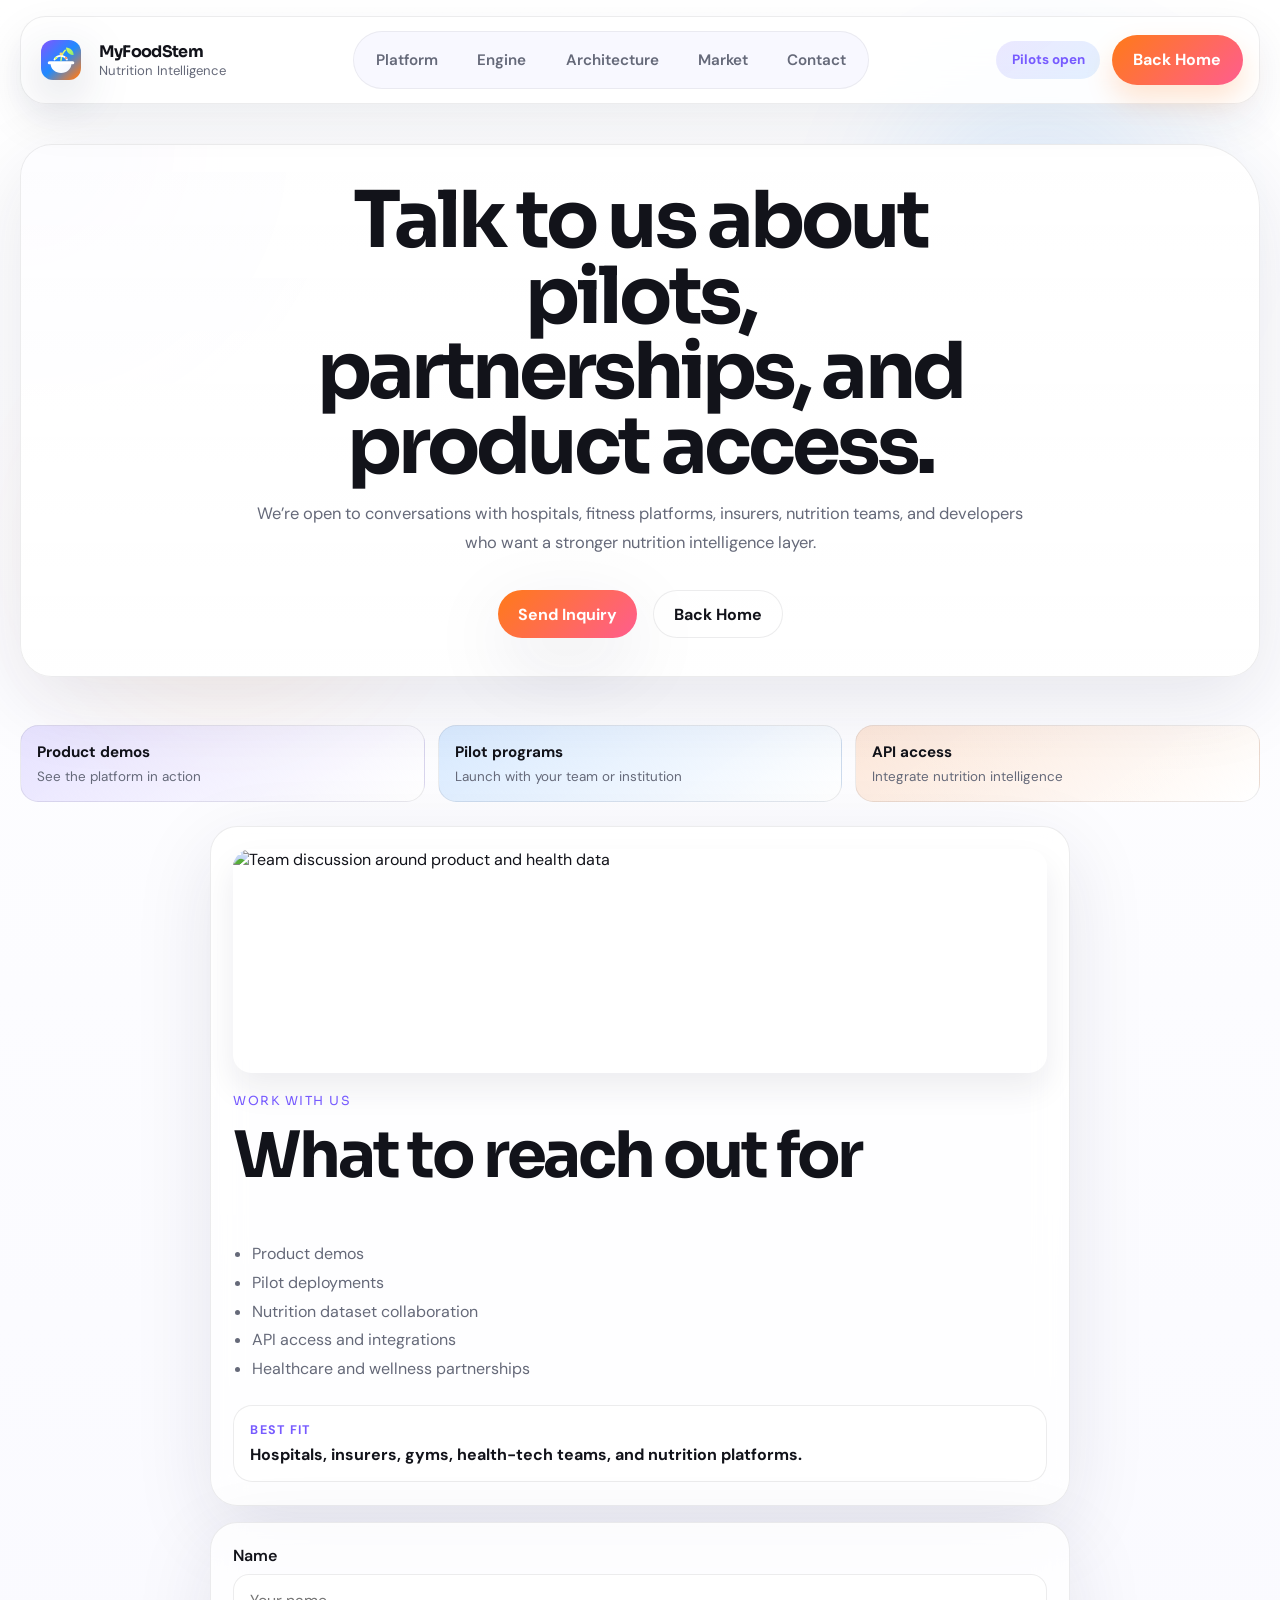
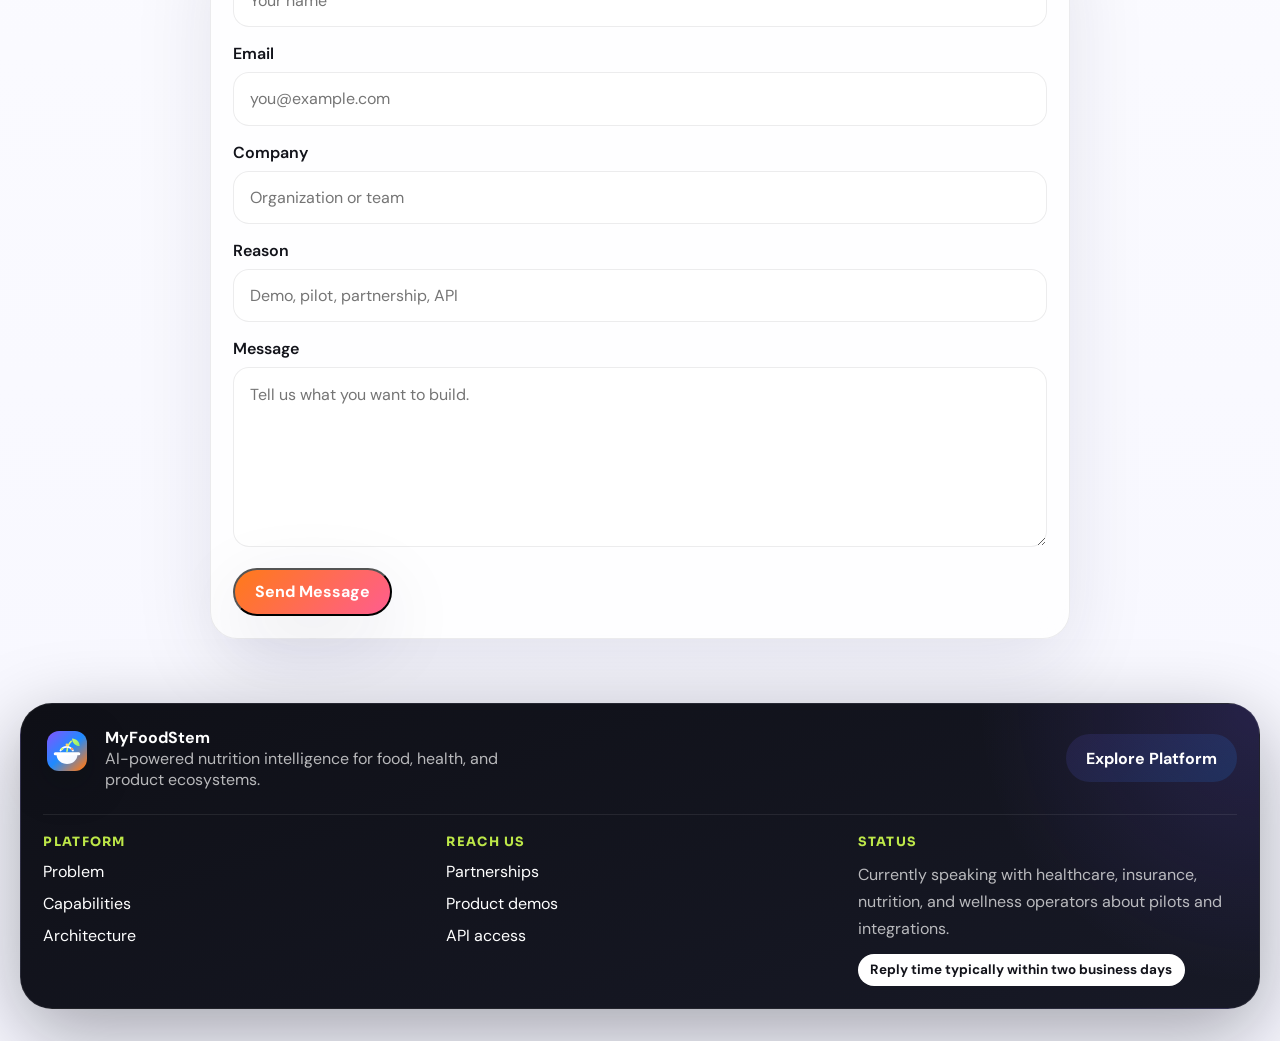
==== commit 14854915: "Update contact.html" ====
--- a/contact.html
+++ b/contact.html
@@ -3,8 +3,8 @@
 <head>
   <meta charset="UTF-8">
   <meta name="viewport" content="width=device-width, initial-scale=1.0">
-  <meta name="description" content="Contact FoodieEco for demos, partnerships, and product access.">
-  <title>FoodieEco | Contact</title>
+  <meta name="description" content="Contact MyFoodStem for demos, partnerships, and product access.">
+  <title>MyFoodStem | Contact</title>
   <link rel="icon" type="image/svg+xml" href="logo-mark.svg">
   <link rel="preconnect" href="https://fonts.googleapis.com">
   <link rel="preconnect" href="https://fonts.gstatic.com" crossorigin>
@@ -16,10 +16,10 @@
   <div class="orb orb-two" aria-hidden="true"></div>
 
   <header class="site-header">
-    <a class="brand-link" href="/" aria-label="FoodieEco home">
-      <img class="brand-mark" src="logo-mark.svg" alt="FoodieEco logo">
+    <a class="brand-link" href="/" aria-label="MyFoodStem home">
+      <img class="brand-mark" src="logo-mark.svg" alt="MyFoodStem logo">
       <span class="brand-copy">
-        <span class="brand-name">FoodieEco</span>
+        <span class="brand-name">MyFoodStem</span>
         <span class="brand-subtitle">Nutrition Intelligence</span>
       </span>
     </a>
@@ -114,9 +114,9 @@
   <footer class="site-footer">
     <div class="footer-topline">
       <div class="footer-brand">
-        <img class="brand-mark footer-mark" src="logo-mark.svg" alt="FoodieEco logo">
+        <img class="brand-mark footer-mark" src="logo-mark.svg" alt="MyFoodStem logo">
         <div>
-          <strong>FoodieEco</strong>
+          <strong>MyFoodStem</strong>
           <p>AI-powered nutrition intelligence for food, health, and product ecosystems.</p>
         </div>
       </div>
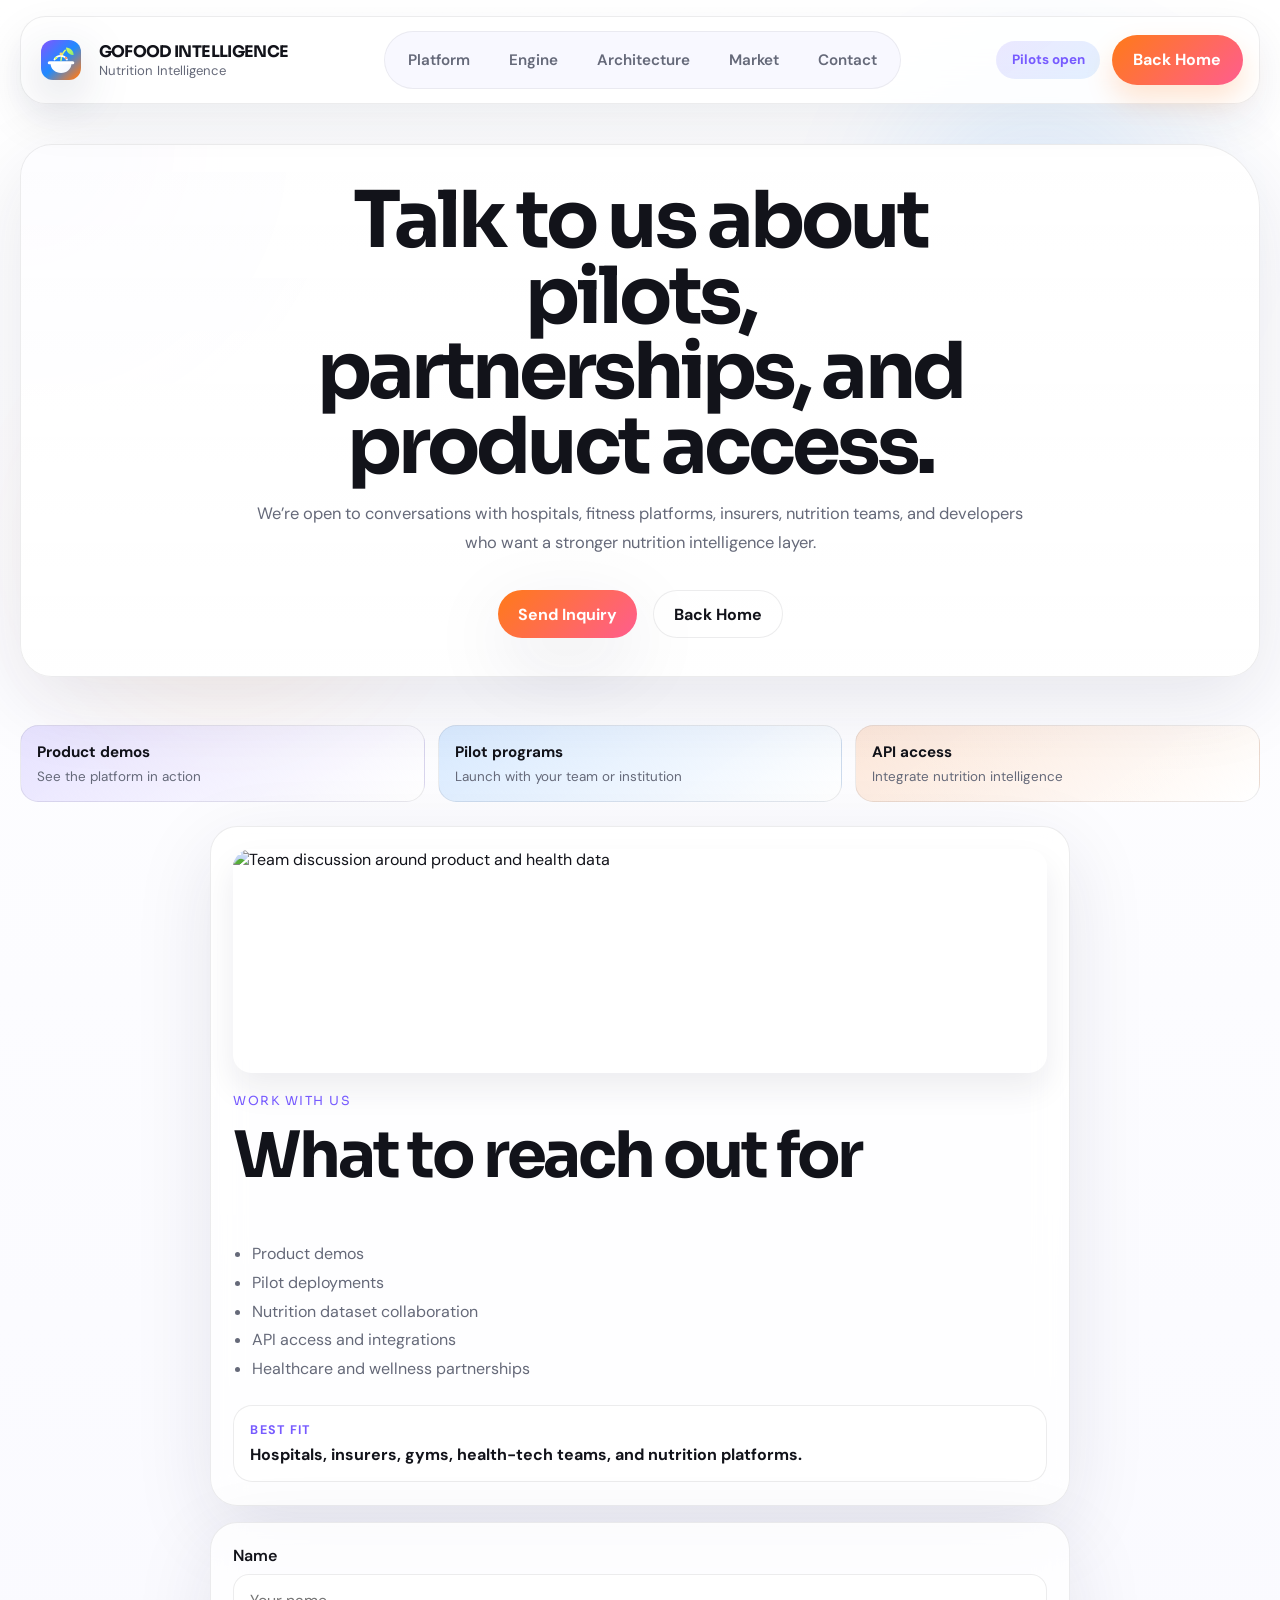
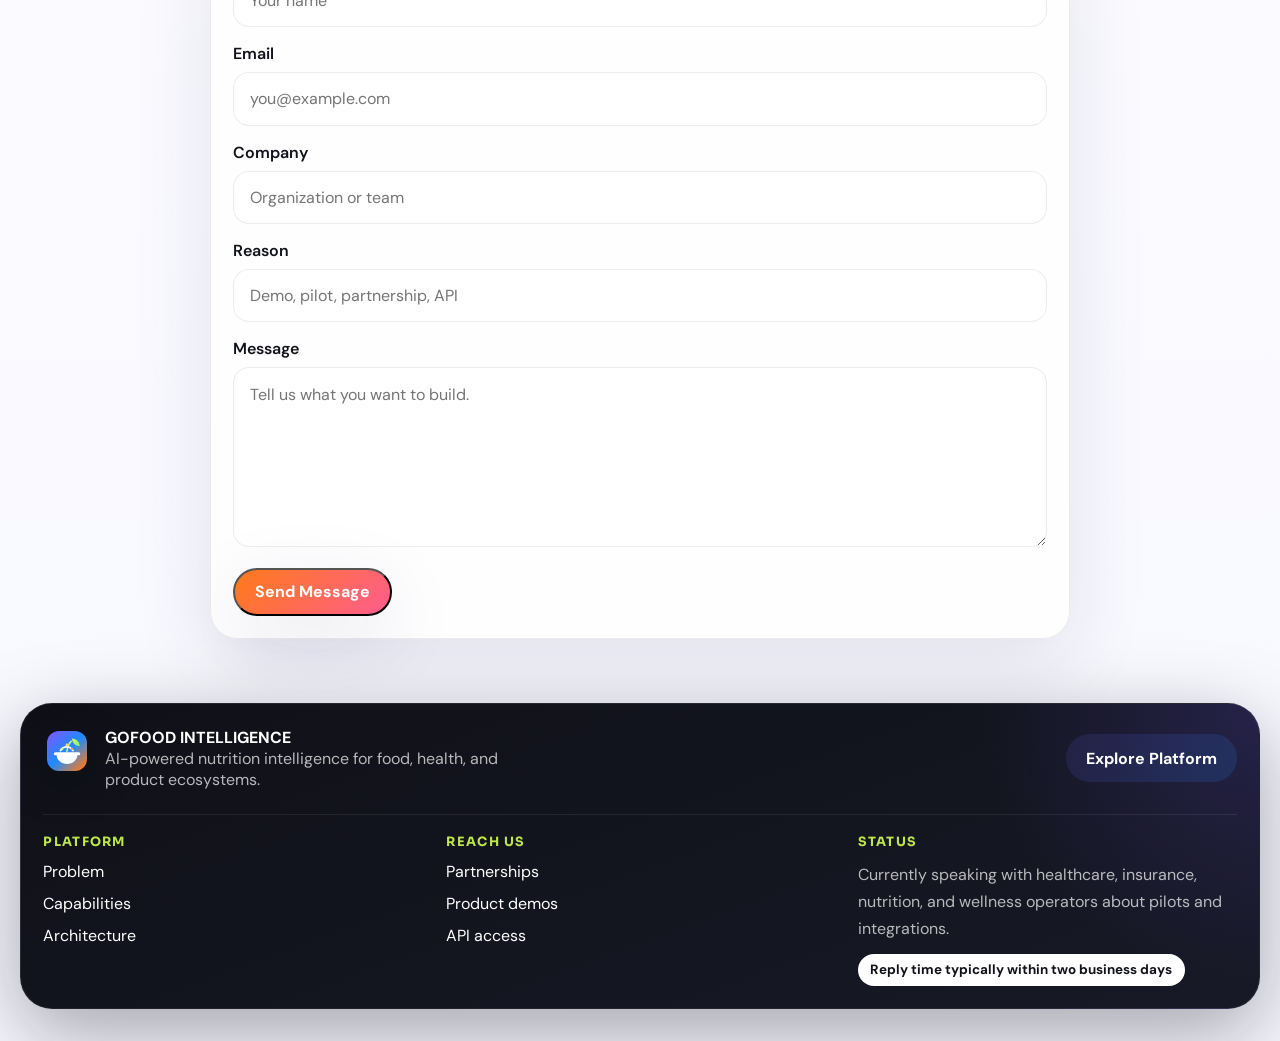
==== commit b3e8ae2b: "Update contact.html" ====
--- a/contact.html
+++ b/contact.html
@@ -3,8 +3,8 @@
 <head>
   <meta charset="UTF-8">
   <meta name="viewport" content="width=device-width, initial-scale=1.0">
-  <meta name="description" content="Contact MyFoodStem for demos, partnerships, and product access.">
-  <title>MyFoodStem | Contact</title>
+  <meta name="description" content="Contact GOFOOD INTELLIGENCE for demos, partnerships, and product access.">
+  <title>GOFOOD INTELLIGENCE | Contact</title>
   <link rel="icon" type="image/svg+xml" href="logo-mark.svg">
   <link rel="preconnect" href="https://fonts.googleapis.com">
   <link rel="preconnect" href="https://fonts.gstatic.com" crossorigin>
@@ -16,10 +16,10 @@
   <div class="orb orb-two" aria-hidden="true"></div>
 
   <header class="site-header">
-    <a class="brand-link" href="/" aria-label="MyFoodStem home">
-      <img class="brand-mark" src="logo-mark.svg" alt="MyFoodStem logo">
+    <a class="brand-link" href="/" aria-label="GOFOOD INTELLIGENCE home">
+      <img class="brand-mark" src="logo-mark.svg" alt="GOFOOD INTELLIGENCE logo">
       <span class="brand-copy">
-        <span class="brand-name">MyFoodStem</span>
+        <span class="brand-name">GOFOOD INTELLIGENCE</span>
         <span class="brand-subtitle">Nutrition Intelligence</span>
       </span>
     </a>
@@ -114,9 +114,9 @@
   <footer class="site-footer">
     <div class="footer-topline">
       <div class="footer-brand">
-        <img class="brand-mark footer-mark" src="logo-mark.svg" alt="MyFoodStem logo">
+        <img class="brand-mark footer-mark" src="logo-mark.svg" alt="GOFOOD INTELLIGENCE logo">
         <div>
-          <strong>MyFoodStem</strong>
+          <strong>GOFOOD INTELLIGENCE</strong>
           <p>AI-powered nutrition intelligence for food, health, and product ecosystems.</p>
         </div>
       </div>
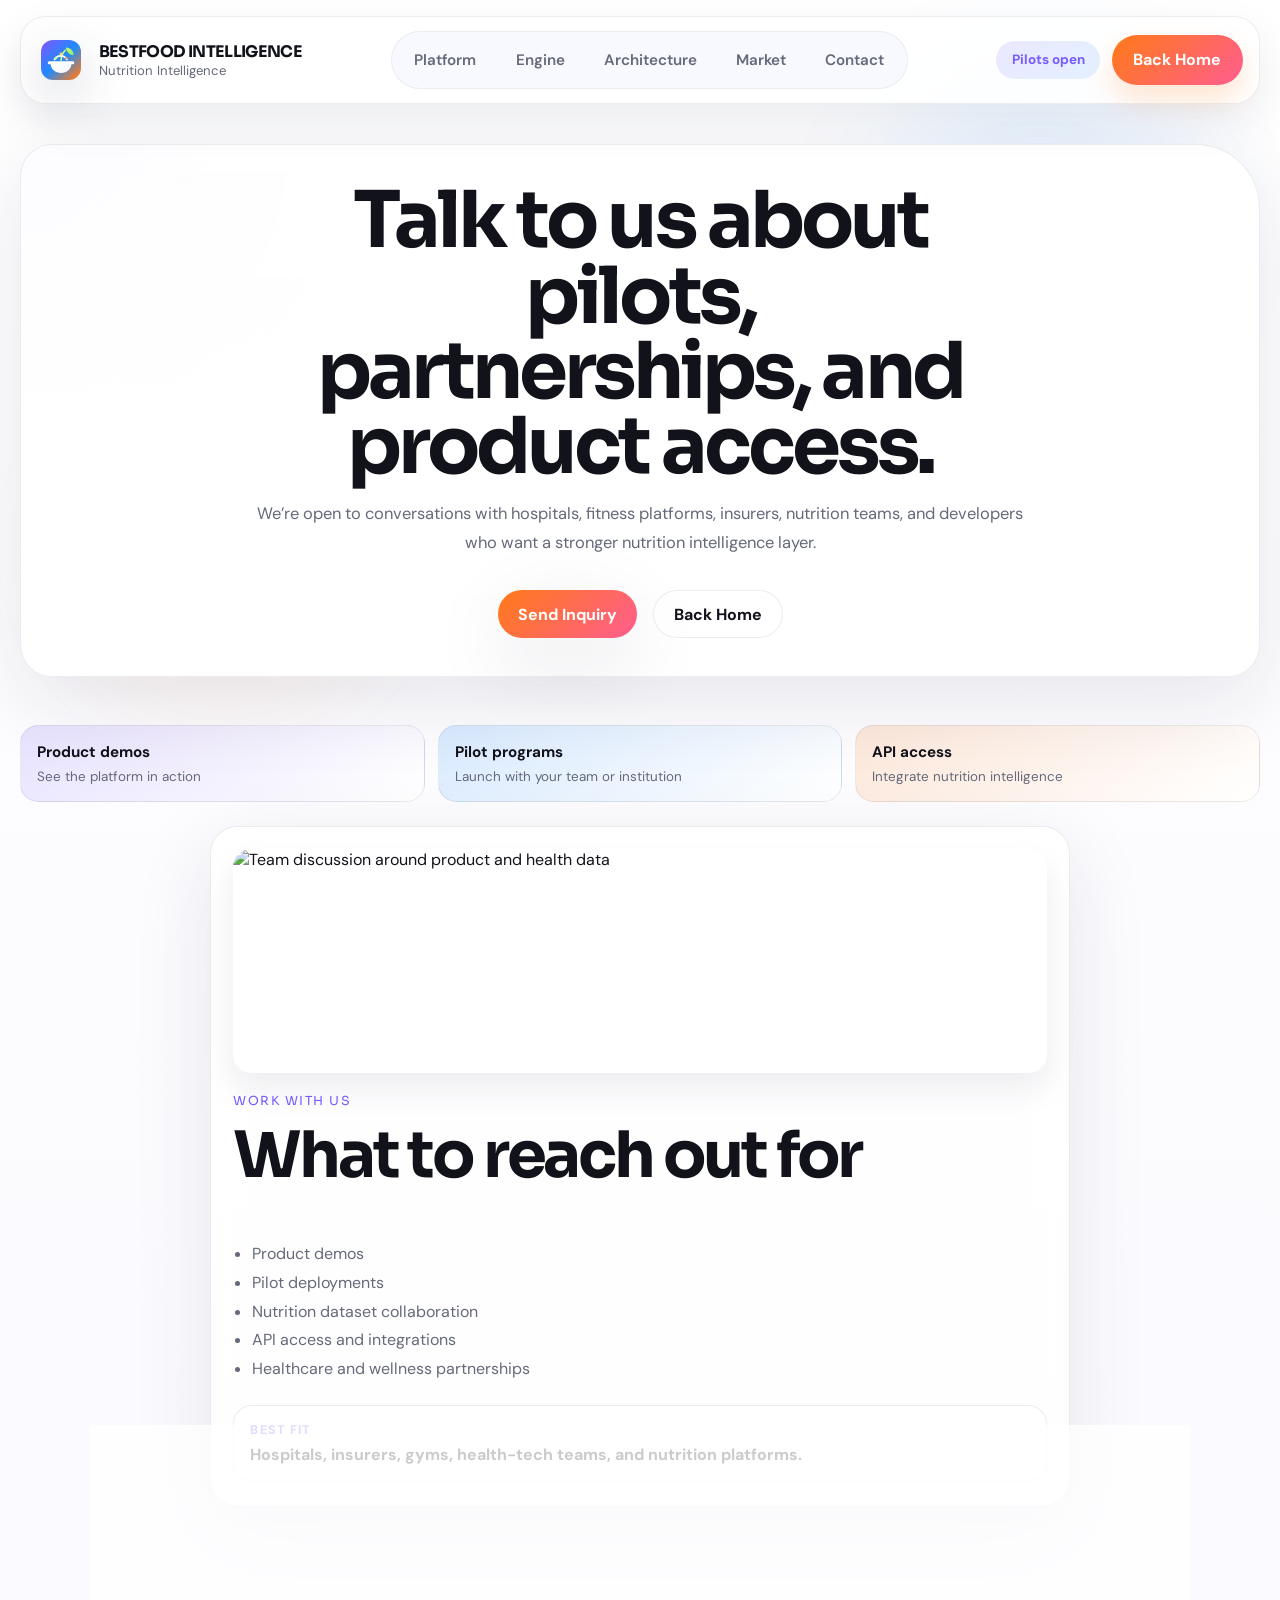
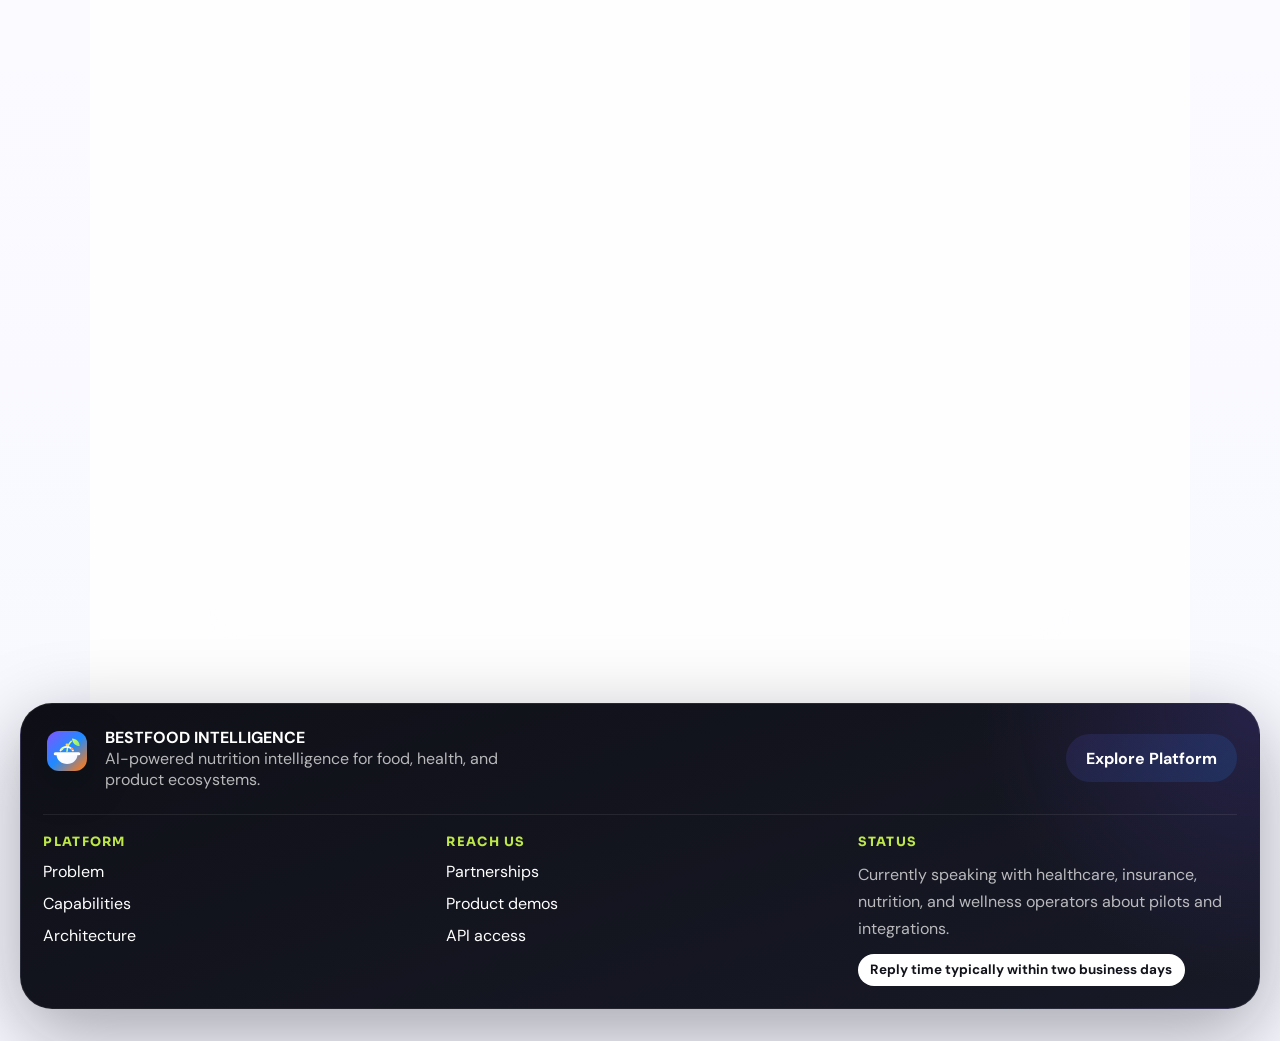
==== commit e02da237: "Update contact.html" ====
--- a/contact.html
+++ b/contact.html
@@ -3,8 +3,8 @@
 <head>
   <meta charset="UTF-8">
   <meta name="viewport" content="width=device-width, initial-scale=1.0">
-  <meta name="description" content="Contact GOFOOD INTELLIGENCE for demos, partnerships, and product access.">
-  <title>GOFOOD INTELLIGENCE | Contact</title>
+  <meta name="description" content="Contact BESTFOOD INTELLIGENCE for demos, partnerships, and product access.">
+  <title>BESTFOOD INTELLIGENCE | Contact</title>
   <link rel="icon" type="image/svg+xml" href="logo-mark.svg">
   <link rel="preconnect" href="https://fonts.googleapis.com">
   <link rel="preconnect" href="https://fonts.gstatic.com" crossorigin>
@@ -16,10 +16,10 @@
   <div class="orb orb-two" aria-hidden="true"></div>
 
   <header class="site-header">
-    <a class="brand-link" href="/" aria-label="GOFOOD INTELLIGENCE home">
-      <img class="brand-mark" src="logo-mark.svg" alt="GOFOOD INTELLIGENCE logo">
+    <a class="brand-link" href="/" aria-label="BESTFOOD INTELLIGENCE home">
+      <img class="brand-mark" src="logo-mark.svg" alt="BESTFOOD INTELLIGENCE logo">
       <span class="brand-copy">
-        <span class="brand-name">GOFOOD INTELLIGENCE</span>
+        <span class="brand-name">BESTFOOD INTELLIGENCE</span>
         <span class="brand-subtitle">Nutrition Intelligence</span>
       </span>
     </a>
@@ -114,9 +114,9 @@
   <footer class="site-footer">
     <div class="footer-topline">
       <div class="footer-brand">
-        <img class="brand-mark footer-mark" src="logo-mark.svg" alt="GOFOOD INTELLIGENCE logo">
+        <img class="brand-mark footer-mark" src="logo-mark.svg" alt="BESTFOOD INTELLIGENCE logo">
         <div>
-          <strong>GOFOOD INTELLIGENCE</strong>
+          <strong>BESTFOOD INTELLIGENCE</strong>
           <p>AI-powered nutrition intelligence for food, health, and product ecosystems.</p>
         </div>
       </div>
